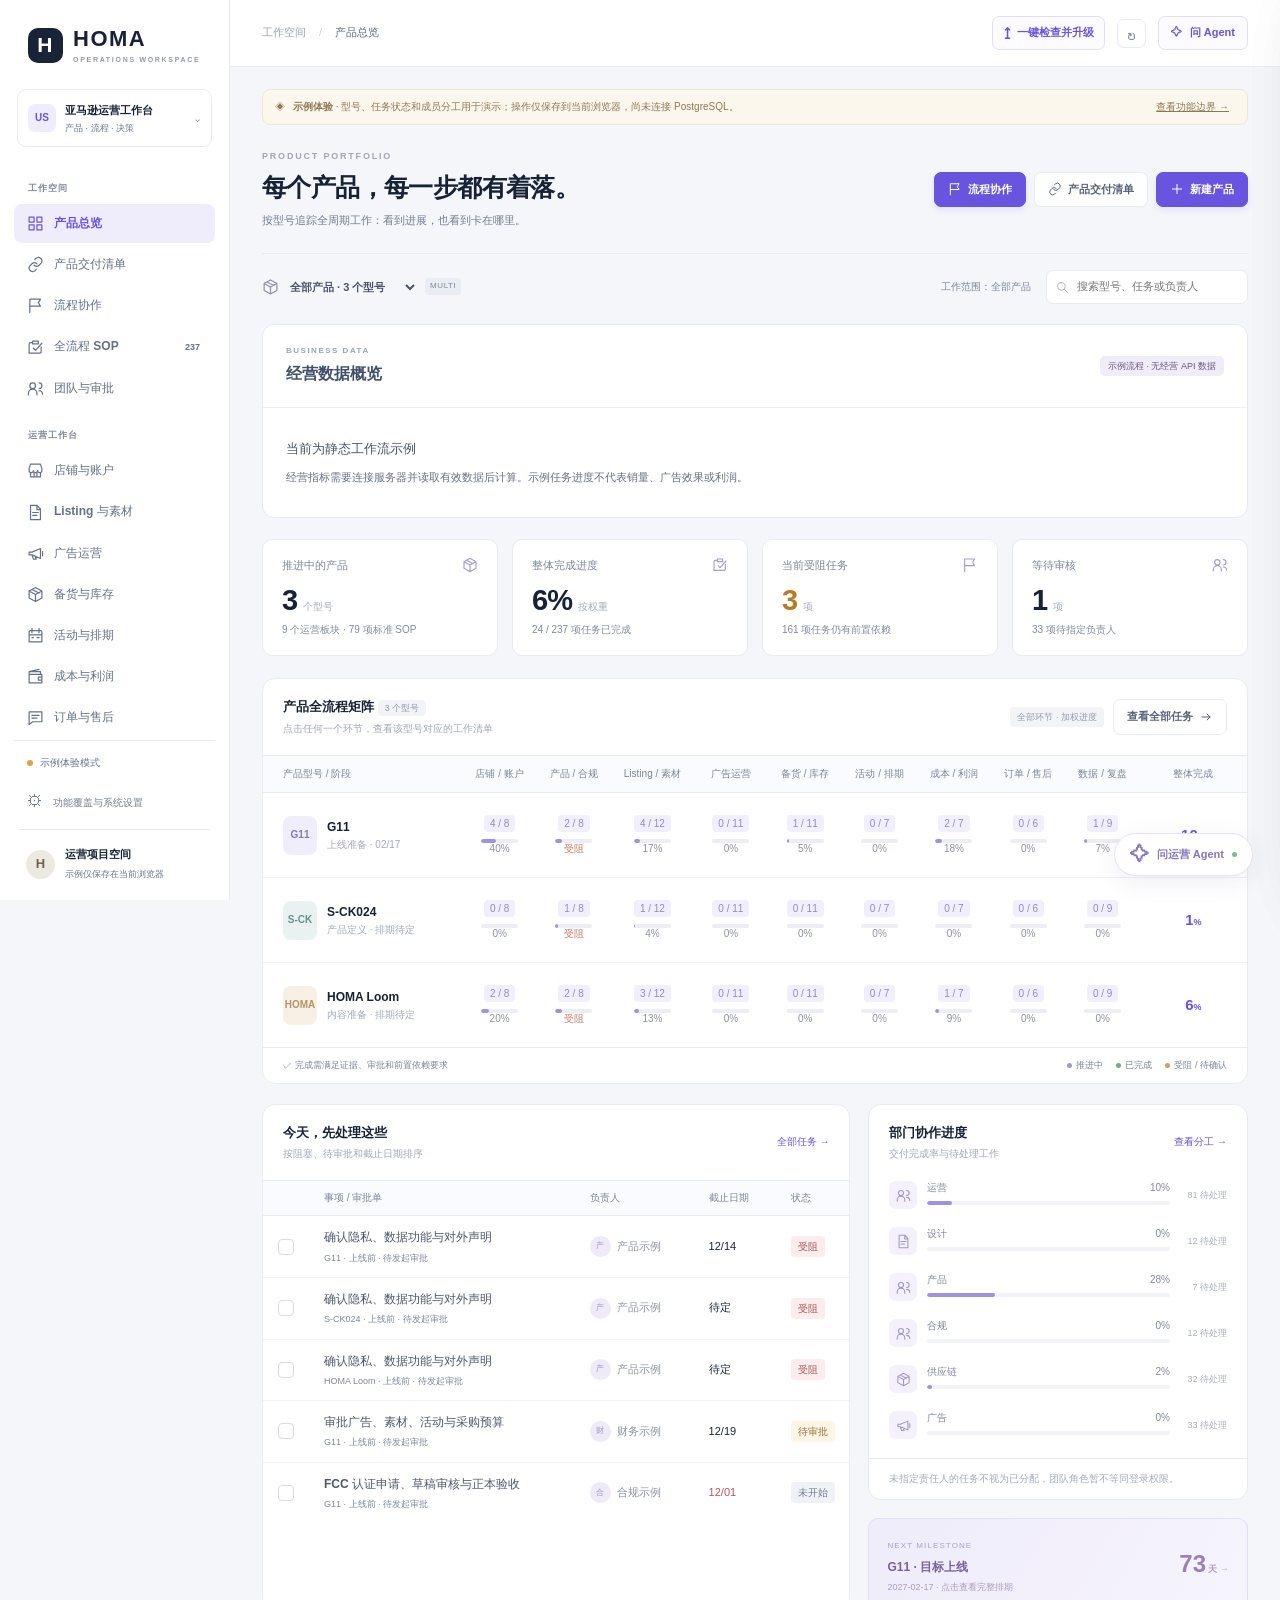
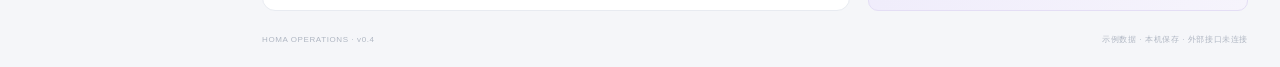
==== frontend/index.html @ c9f8e602 "feat: automate Amazon report sync and scoped business calculations" ====
<!doctype html>
<html lang="zh-CN">
<head>
 <meta charset="UTF-8"><meta name="viewport" content="width=device-width, initial-scale=1">
 <meta name="theme-color" content="#151e32"><title>HOMA · 亚马逊运营工作台</title>
 <link rel="stylesheet" href="styles.css">
 <link rel="stylesheet" href="analytics.css">
 <link rel="stylesheet" href="process.css">
 <link rel="stylesheet" href="approvals.css">
</head>
<body>
 <aside class="sidebar" id="sidebar">
  <a class="brand" href="#overview" data-action="navigate" data-view="overview"><span class="brand-mark">H</span><span>HOMA<small>OPERATIONS WORKSPACE</small></span></a>
  <div class="workspace-switch"><span class="workspace-avatar">US</span><span><strong>亚马逊运营工作台</strong><small>产品 · 流程 · 决策</small></span><span class="muted">⌄</span></div>
  <nav id="navigation" aria-label="主导航"></nav>
  <div class="sidebar-bottom"><div id="connectionBadge" class="connection"><i></i>正在连接</div><button class="sidebar-settings" data-action="navigate" data-view="settings"><span>⚙</span> 功能覆盖与系统设置</button><div class="user-line"><span class="user-avatar">H</span><div><strong>运营项目空间</strong><small id="storageLabel">正在读取数据…</small></div></div></div>
 </aside>
 <div class="main-shell">
  <header class="topbar">
   <div class="breadcrumbs"><button class="mobile-menu" id="menuBtn" aria-label="打开导航">☰</button><span>工作空间</span><span class="slash">/</span><strong id="breadcrumb">产品总览</strong></div>
   <div class="top-actions"><span id="savedState" class="saved-state"></span><div id="workflowIdentity"></div><button class="version-upgrade" data-action="upgrade" aria-label="一键检查并升级" title="点击检查新版，并自动完成服务器升级"><span aria-hidden="true">↥</span><span class="upgrade-full-label">一键检查并升级</span><span class="upgrade-short-label" aria-hidden="true">一键升级</span></button><button class="icon-btn" data-action="refresh" title="重新读取数据" aria-label="重新读取数据" id="refreshBtn">↻</button><button class="top-agent" data-action="open-ai"><span>✧</span> 问 Agent</button></div>
  </header>
  <main>
   <div id="modeBanner" class="mode-banner" role="status"></div>
   <div class="page-heading"><div><div class="eyebrow" id="eyebrow">PRODUCT PORTFOLIO</div><h1 id="pageTitle">每个产品，每一步都有着落。</h1><p id="pageDescription">以产品型号为主线，连接店铺、页面、广告、供应链与协作。</p></div><div id="pageActions" class="page-actions"></div></div>
   <div class="scopebar"><div class="product-scope"><span id="productScopeIcon"></span><select id="productSelect" aria-label="选择产品"></select><span class="market-badge" id="marketBadge">US</span></div><div class="scope-right"><span class="scope-caption" id="scopeCaption">工作范围：全部产品</span><label class="searchbox"><span id="searchIcon"></span><input id="searchInput" type="search" placeholder="搜索型号、任务或负责人" aria-label="搜索当前页面"></label></div></div>
   <div id="viewRoot" aria-live="polite"><div class="loading-state">正在加载运营工作台…</div></div>
   <footer><span>HOMA OPERATIONS · v0.4</span><span id="footerStatus">任务和数据均标注来源</span></footer>
  </main>
 </div>
 <button class="agent-fab" data-action="open-ai" aria-label="问当前页面的运营Agent"><span>✧</span><span>问运营 Agent</span><i></i></button>
 <div id="panelBackdrop" class="panel-backdrop hidden"></div>
 <aside id="taskPanel" class="side-panel" aria-label="任务详情" aria-hidden="true"></aside>
 <aside id="aiPanel" class="side-panel ai-panel" aria-label="运营Agent" aria-hidden="true"></aside>
 <dialog id="modal"><div id="modalContent"></div></dialog>
 <div id="toast" class="toast" role="status"></div>
 <script src="deliverables.js" defer></script>
 <script src="app.js" defer></script>
 <script src="analytics.js" defer></script>
 <script src="process.js" defer></script>
 <script src="approvals.js" defer></script>
</body>
</html>
---- frontend/styles.css ----
:root{--bg:#f5f6f9;--surface:#fff;--ink:#182236;--sub:#728096;--line:#e8ebf1;--accent:#6854df;--accent-light:#efecfc;--green:#237b61;--green-light:#e9f5ee;--orange:#b77c26;--orange-light:#fff5e4;--red:#be5260;--red-light:#fbeced;--sidebar:230px;--radius:13px}*{box-sizing:border-box}body{margin:0;background:var(--bg);font-family:Inter,-apple-system,BlinkMacSystemFont,'PingFang SC','Microsoft YaHei',sans-serif;color:var(--ink);font-size:13px;line-height:1.6}button,input,select,textarea{font:inherit}button,a,input,select,textarea{-webkit-tap-highlight-color:transparent}button{cursor:pointer}button:disabled{cursor:not-allowed;opacity:.5}button{transition:background .15s,box-shadow .15s}button:focus-visible,a:focus-visible{outline:3px solid #bdb3fa;outline-offset:2px}a{color:var(--accent);text-decoration:none}h1,h2,h3,h4,p{margin:0}svg.icon{width:18px;height:18px;stroke:currentColor;fill:none;stroke-width:1.7;stroke-linecap:round;stroke-linejoin:round;vertical-align:middle;flex-shrink:0}.sidebar{width:var(--sidebar);position:fixed;inset:0 auto 0 0;display:flex;flex-direction:column;background:#fff;border-right:1px solid var(--line);z-index:40;padding:26px 14px 0}.brand{display:flex;gap:10px;align-items:center;padding:0 14px 25px;color:var(--ink);font-size:22px;line-height:1.15;font-weight:850;letter-spacing:1.5px}.brand small{font-size:7px;display:block;letter-spacing:1.7px;margin-top:5px;color:#939bab}.brand-mark{display:grid;place-items:center;width:35px;height:35px;background:#192338;color:white;border-radius:10px;font-size:21px}.workspace-switch{display:flex;gap:9px;align-items:center;border:1px solid var(--line);border-radius:9px;padding:10px;margin:0 3px 16px}.workspace-switch strong{font-size:11px}.workspace-switch small{display:block;font-size:9px;color:var(--sub)}.workspace-avatar{display:grid;place-items:center;background:var(--accent-light);color:var(--accent);border-radius:7px;width:28px;height:28px;font-size:10px;font-weight:700}.workspace-switch>.muted{margin-left:auto}nav{overflow:auto;flex:1;padding-bottom:8px}.nav-label{font-size:9px;letter-spacing:1px;color:#a2a9b7;font-weight:700;padding:18px 14px 7px}.nav-item{width:100%;border:0;background:transparent;display:flex;align-items:center;gap:10px;color:#657087;padding:10px 13px;border-radius:8px;text-align:left;margin:2px 0;font-weight:550;font-size:12px}.nav-item svg{width:17px;height:17px}.nav-item:hover{background:#f8f9fc}.nav-item.active{background:var(--accent-light);color:var(--accent);font-weight:750}.nav-count{margin-left:auto;font-size:9px;display:grid;place-items:center;width:19px;height:18px;background:#fff9;border-radius:4px}.sidebar-bottom{padding:14px 5px 0;background:#fff;border-top:1px solid var(--line)}.connection{font-size:10px;color:var(--sub);display:flex;align-items:center;gap:7px;padding:0 8px 9px}.connection i,.agent-fab i{width:6px;height:6px;border-radius:50%;background:#d9a348}.connection.live i{background:#45967a}.sidebar-settings{border:0;background:transparent;color:#737e91;font-size:10px;padding:8px;width:100%;text-align:left}.sidebar-settings span{font-size:16px;margin-right:7px}.user-line{border-top:1px solid var(--line);display:flex;gap:10px;padding:16px 7px;margin-top:7px;align-items:center}.user-avatar{width:29px;height:29px;border-radius:50%;background:#ece9e3;color:#716447;display:grid;place-items:center;font-weight:700}.user-line strong{font-size:11px;display:block}.user-line small{font-size:9px;color:var(--sub)}.main-shell{margin-left:var(--sidebar)}.topbar{height:67px;border-bottom:1px solid var(--line);background:#fff;display:flex;justify-content:space-between;align-items:center;padding:0 32px;gap:14px}.breadcrumbs{display:flex;gap:13px;color:#9aa3b2;font-size:11px;align-items:center}.breadcrumbs strong{color:#5e6879;font-weight:550}.slash{color:#cbd1db}.top-actions{display:flex;gap:12px;align-items:center}.saved-state{font-size:10px;color:#99a1af}.icon-btn{display:inline-grid;place-items:center;width:29px;height:29px;border:1px solid var(--line);border-radius:7px;background:white;color:#7b8495;font-size:18px}.top-agent{border:1px solid #e3def7;color:var(--accent);background:#fcfbff;padding:7px 12px;border-radius:7px;font-size:11px;font-weight:650}.top-agent span{margin-right:5px}main{padding:22px 32px 20px;max-width:1790px;margin:auto}.mode-banner{display:flex;gap:8px;align-items:center;background:#fbf7ed;border:1px solid #eee7d8;border-radius:8px;font-size:10px;color:#8f7855;padding:8px 12px;margin-bottom:24px}.mode-banner.live{background:#eef7f2;color:#437f66;border-color:#d9ebe1}.mode-banner.error{background:var(--red-light);color:var(--red)}.mode-banner button{margin-left:auto;border:0;background:none;color:inherit;font-size:10px;text-decoration:underline;white-space:nowrap}.page-heading{display:flex;justify-content:space-between;align-items:center;gap:15px;margin-bottom:23px}.eyebrow{font-size:9px;letter-spacing:1.8px;color:#a0a6b4;font-weight:750;margin-bottom:7px}h1{font-size:25px;letter-spacing:-.6px;line-height:1.4;font-weight:750}.page-heading p{color:#8a94a3;font-size:11px;margin-top:7px}.page-actions{display:flex;gap:8px;flex-shrink:0}.btn{border:1px solid var(--line);background:#fff;color:#586276;padding:8px 13px;border-radius:7px;font-weight:600;font-size:11px;display:inline-flex;align-items:center;gap:6px;white-space:nowrap}.btn svg{width:14px;height:14px}.btn:hover{background:#fafafe;box-shadow:0 2px 5px #19233809}.btn.primary{background:var(--accent);border-color:var(--accent);color:white;box-shadow:0 3px 6px #6755d420}.btn.small{padding:5px 9px;font-size:10px}.btn.danger{color:var(--red);background:var(--red-light);border-color:transparent}.scopebar{display:flex;justify-content:space-between;align-items:center;border-top:1px solid var(--line);padding:16px 0 20px;gap:12px}.product-scope{display:flex;align-items:center;gap:7px}.product-scope svg{width:17px;color:#8e92a8}.product-scope select{border:0;background:transparent;font-size:11px;font-weight:700;padding:3px 14px 3px 0;color:#4a5367;max-width:240px}.market-badge{font-size:8px;background:#e9edf3;color:#7e8999;border-radius:3px;padding:2px 5px;letter-spacing:.6px}.scope-right{display:flex;gap:15px;align-items:center}.scope-caption{font-size:9px;color:#97a0af}.searchbox{display:flex;align-items:center;gap:6px;background:white;border:1px solid var(--line);border-radius:7px;padding:6px 9px}.searchbox svg{width:13px;height:13px;color:#a6adba}.searchbox input{border:0;background:none;outline:0;font-size:10px;width:163px;color:#5f6b7d}.muted{color:var(--sub)}.kpi-strip{display:grid;grid-template-columns:repeat(4,1fr);gap:14px;margin-bottom:22px}.kpi{border:1px solid var(--line);background:#fff;border-radius:10px;padding:17px 19px;position:relative;overflow:hidden}.kpi-top{display:flex;align-items:center;justify-content:space-between;color:#8e97a6;font-size:10px}.kpi-top .icon{width:16px;height:16px;color:#a49cce}.kpi-number{display:flex;align-items:baseline;gap:6px;margin:8px 0 4px;font-family:Inter,-apple-system,sans-serif}.kpi-number b{font-weight:650;font-size:29px;line-height:1.25;letter-spacing:-1px}.kpi-number small{font-size:10px;color:#a3acba}.kpi-bottom{color:#9aa2af;font-size:9px;display:flex;align-items:center;gap:5px}.green{color:var(--green)!important}.orange{color:var(--orange)!important}.red{color:var(--red)!important}.purple{color:var(--accent)!important}.panel{background:#fff;border:1px solid var(--line);border-radius:var(--radius);overflow:hidden}.panel-head{padding:18px 20px;display:flex;justify-content:space-between;align-items:center;gap:10px}.panel-head h2,.panel-head h3{font-size:13px;font-weight:700}.panel-head p{color:#a0a7b5;font-size:9px;margin-top:3px}.panel-head .label{font-size:9px;font-weight:500;background:#f3f4f8;color:#929bad;border-radius:4px;padding:3px 7px}.panel-head .head-actions{display:flex;align-items:center;gap:9px}.text-btn{border:0;background:none;padding:0;font-size:10px;color:var(--accent);cursor:pointer}.table-wrap{width:100%;overflow:auto}.matrix{width:100%;border-collapse:collapse;min-width:900px}.matrix th{background:#fafbfe;font-weight:500;color:#9099a8;padding:10px 8px;border-top:1px solid var(--line);border-bottom:1px solid var(--line);font-size:9px;text-align:center;white-space:nowrap}.matrix th:first-child{text-align:left;padding-left:20px;min-width:177px}.matrix th:last-child{min-width:95px}.matrix td{padding:17px 8px;border-bottom:1px solid #f0f2f6;text-align:center}.matrix tr:last-child td{border-bottom:0}.matrix td:first-child{padding-left:20px;text-align:left}.matrix .product-label{display:flex;gap:10px;align-items:center;cursor:pointer;text-align:left;border:0;background:transparent;padding:0;color:inherit}.product-tile{width:34px;height:39px;background:#f1eefb;border-radius:8px;display:grid;place-items:center;font-size:10px;color:#8577c2;font-weight:750;flex-shrink:0}.product-tile.teal{background:#e9f2f1;color:#63928b}.product-tile.sand{background:#f7f0e5;color:#b49465}.product-label strong{display:block;font-size:11px}.product-label small{display:block;color:#a1a9b7;font-size:9px}.stage-cell{border:0;background:none;min-width:50px;color:var(--sub);font-size:10px;padding:5px 6px;border-radius:5px}.stage-cell:hover{background:#f4f2ff}.stage-cell .mini-progress{height:4px;max-width:37px;margin:7px auto 0}.stage-cell .stage-num{font-size:9px;display:block;line-height:1.2;color:#b1b6c3}.mini-progress{height:4px;background:#eeedf5;border-radius:6px;overflow:hidden}.mini-progress i{display:block;height:100%;background:#9e91e6;border-radius:6px}.mini-progress.complete i{background:#72b89c}.stage-cell.blocked .stage-num{color:#c67a60}.cell-fraction{display:inline-flex;padding:3px 6px;border-radius:4px;background:#f1effb;color:#9586cf;font-size:9px;line-height:1.1}.cell-fraction.done{background:#edf6f0;color:#79a98f}.matrix-footer{border-top:1px solid var(--line);padding:10px 20px;color:#a0a8b5;font-size:9px;display:flex;justify-content:space-between;gap:8px}.legend{display:flex;gap:13px;align-items:center}.legend i{display:inline-block;width:5px;height:5px;border-radius:50%;margin-right:4px;background:#a296de}.legend .dot-green{background:#75aa8e}.legend .dot-amber{background:#d0a06c}.split-grid{display:grid;grid-template-columns:1.55fr 1fr;gap:18px;margin-top:20px}.task-table{border-collapse:collapse;width:100%;min-width:600px}.task-table th{padding:9px 15px;background:#fafbfe;color:#9ca4b3;font-weight:500;font-size:9px;text-align:left;border-top:1px solid var(--line);border-bottom:1px solid var(--line)}.task-table td{padding:12px 15px;border-bottom:1px solid #f0f2f6;vertical-align:middle;font-size:10px}.task-table tr:last-child td{border-bottom:0}.task-table tr:hover td{background:#fcfcff}.task-name{font-size:11px;border:0;background:none;padding:0;text-align:left;color:#4b5365;display:block;font-weight:550}.task-name:hover{color:var(--accent)}.task-sub{font-size:8px;color:#a1a8b7;display:block;margin-top:3px}.pill{border-radius:4px;padding:3px 7px;display:inline-flex;gap:4px;align-items:center;font-size:9px;white-space:nowrap;line-height:1.5;background:#f0f2f7;color:#8d96a5}.pill.completed{background:#eaf5ef;color:#629580}.pill.in_progress{background:#eeebfb;color:#9283d0}.pill.pending_approval{background:#fff5e6;color:#b18a4f}.pill.blocked{background:#fbeded;color:#c07e7b}.pill.not_applicable{background:#f2f3f5;color:#afb5bf}.pill.warning{background:var(--orange-light);color:var(--orange)}.pill.info{background:var(--accent-light);color:var(--accent)}.check-btn{width:16px;height:16px;display:grid;place-items:center;border:1.5px solid #d6dbe7;border-radius:4px;background:white;color:var(--green);font-size:11px;padding:0}.check-btn.checked{background:#eaf4ef;border-color:#a6c9b8}.owner-chip{display:inline-flex;gap:6px;align-items:center;color:#8b93a2;white-space:nowrap}.avatar{display:inline-grid;place-items:center;width:21px;height:21px;background:#eeeaf8;color:#a093c7;border-radius:50%;font-size:8px}.avatar.missing{border:1px dashed #d5dae3;background:none;color:#aeb5c2}.row-empty{text-align:center;padding:36px;color:#9ca4b1;font-size:11px}.department-list{padding:0 20px 18px;display:grid;gap:16px}.dept-row{display:flex;gap:10px;align-items:center}.dept-icon{width:28px;height:28px;border-radius:7px;background:#f4f1fc;color:#a396c9;display:grid;place-items:center}.dept-icon svg{width:15px;height:15px}.dept-main{flex:1}.dept-main>div{display:flex;justify-content:space-between;font-size:10px;color:#7f899a;margin-bottom:5px}.dept-main .mini-progress{height:4px;background:#f2f3f6}.dept-tail{font-size:9px;color:#a7aebb;margin-left:5px;min-width:42px;text-align:right}.note-row{padding:12px 20px;border-top:1px solid var(--line);font-size:9px;color:#a5acb9}.next-milestone{background:linear-gradient(120deg,#efecfb,#f6f4fc);border:1px solid #e4def5;padding:15px 18px;border-radius:10px;margin-top:18px;display:flex;justify-content:space-between;align-items:center;gap:12px}.next-milestone small{font-size:8px;color:#aa9dce;letter-spacing:1.1px}.next-milestone h3{font-size:12px;color:#766299;margin:3px 0}.next-milestone p{font-size:9px;color:#aa9cbd}.countdown{font-size:24px;font-weight:650;color:#9980be}.countdown small{font-size:9px;letter-spacing:0}.toolbar{display:flex;justify-content:space-between;align-items:center;gap:10px;margin-bottom:13px;flex-wrap:wrap}.filter-row{display:flex;gap:6px;align-items:center;flex-wrap:wrap}.filter-row select{background:#fff;border:1px solid var(--line);padding:6px 9px;border-radius:6px;font-size:10px;color:#8790a0;max-width:160px}.segmented{display:inline-flex;background:#eceef4;padding:3px;border-radius:7px;gap:2px}.segmented button{border:0;background:transparent;color:#99a0af;padding:5px 10px;font-size:10px;border-radius:5px}.segmented button.active{background:white;color:#7766b3;box-shadow:0 1px 4px #2221}.filter-tabs{display:flex;gap:6px;overflow:auto;padding-bottom:12px;margin:0 0 6px}.filter-tab{border:1px solid var(--line);border-radius:6px;background:transparent;color:#9a9faf;padding:5px 10px;white-space:nowrap;font-size:9px}.filter-tab.active{background:#edeafa;border-color:#e5def8;color:#8b7bc2}.board{display:grid;grid-template-columns:repeat(4,minmax(190px,1fr));gap:13px;overflow:auto}.board-column{background:#eef0f5;border-radius:9px;padding:10px;min-width:190px}.board-header{display:flex;justify-content:space-between;padding:3px 3px 11px;color:#8790a0;font-size:10px}.board-card{border:1px solid #e5e7ee;background:white;border-radius:8px;padding:13px;margin-bottom:9px;cursor:pointer}.board-card h4{font-size:11px;color:#687186;line-height:1.8;font-weight:550;margin-bottom:12px}.board-card .card-meta{display:flex;justify-content:space-between;align-items:center;font-size:9px;color:#a4abb8}.board-card .card-module{color:#9a8fc1;font-size:8px;margin-bottom:5px}.section-number{background:#f3effc;color:#ac9dd7;width:29px;height:29px;border-radius:8px;display:grid;place-items:center;font-size:10px;font-weight:700}.module-intro{display:flex;gap:13px;align-items:center;padding:18px 20px;background:#fcfbff;border-bottom:1px solid var(--line)}.module-intro h3{font-size:12px}.module-intro p{color:#a0a6b4;font-size:10px;margin-top:3px}.module-tabs{display:flex;padding:0 20px;gap:24px;border-bottom:1px solid var(--line)}.module-tabs button{border:0;background:none;font-size:10px;padding:12px 0;border-bottom:2px solid transparent;color:#a4a9b6}.module-tabs button.active{color:#8c79be;border-color:#aa97db}.unavailable{display:flex;align-items:center;justify-content:space-between;gap:15px;background:#faf9f5;border:1px solid #eee9df;border-radius:9px;padding:14px 18px;font-size:10px;color:#a49a86;margin-bottom:18px}.unavailable strong{display:block;color:#8e8471;font-size:11px;margin-bottom:2px}.data-grid{display:grid;grid-template-columns:repeat(4,1fr);gap:14px}.import-card{padding:22px}.import-card h3{margin:13px 0 5px;font-size:13px}.import-card p{font-size:10px;color:#9fa6b4;min-height:40px}.import-card .card-actions{display:flex;justify-content:space-between;align-items:center;margin-top:20px}.import-card a{font-size:10px}.data-health{display:flex;gap:9px;margin-top:12px;flex-wrap:wrap}.data-health span{background:#f7f8fb;border:1px solid var(--line);border-radius:5px;padding:4px 8px;font-size:9px;color:#9aa3b2}.calendar-grid{display:grid;grid-template-columns:repeat(7,1fr);min-width:650px}.calendar-week{font-size:9px;color:#9ca6b4;padding:9px;text-align:center;background:#fafbfe;border-bottom:1px solid var(--line)}.calendar-day{min-height:99px;border-right:1px solid var(--line);border-bottom:1px solid var(--line);padding:8px;overflow:hidden}.calendar-day:nth-child(7n){border-right:0}.calendar-day.other-month{background:#fcfcfe;color:#ccd0d9}.calendar-day .day{display:inline-grid;place-items:center;font-size:10px;width:23px;height:23px;color:#929aa9;margin-bottom:5px}.calendar-day.today .day{background:var(--accent);color:white;border-radius:50%}.calendar-event{display:block;border:0;background:#f1edfb;color:#a192c8;border-radius:3px;font-size:8px;text-align:left;padding:3px 5px;width:100%;margin-bottom:3px;overflow:hidden;text-overflow:ellipsis;white-space:nowrap}.calendar-event.task{background:#f2f5f8;color:#93a2b1}.calendar-event.promotion{background:#fbf2e7;color:#c5a16f}.calendar-overflow{font-size:8px;color:#b1b7c3}.chart-container{height:255px;padding:0 20px 16px}canvas{width:100%;height:100%}.chart-empty{display:grid;place-items:center;height:190px;text-align:center;color:#a4aab7;font-size:11px}.chart-info{padding:10px 20px;border-top:1px solid var(--line);font-size:9px;color:#a1a9b7}.finding{display:grid;grid-template-columns:30px 1fr auto;gap:14px;padding:22px;border-bottom:1px solid var(--line);align-items:start}.finding:last-child{border:0}.finding-icon{display:grid;place-items:center;border-radius:8px;background:#fbefea;width:29px;height:29px;color:#c99e80}.finding h3{font-size:12px;color:#767e8f;margin-bottom:6px}.finding p{font-size:10px;color:#a1a8b6;line-height:1.8;max-width:650px}.finding .evidence{font-size:9px;color:#a69abf;margin-top:9px}.people-grid{display:grid;grid-template-columns:repeat(3,1fr);gap:14px}.person-card{padding:21px}.person-title{display:flex;gap:11px;align-items:center}.person-title .avatar{width:34px;height:34px;font-size:13px}.person-title h3{font-size:12px}.person-title p{font-size:9px;color:#a6abba}.person-stats{display:flex;gap:24px;margin-top:19px}.person-stats strong{display:block;font-size:18px;font-weight:600;color:#7c8296}.person-stats small{font-size:9px;color:#a6adbb}.coverage-table{font-size:10px}.coverage-table td{line-height:1.9;min-width:110px}.coverage-table td:nth-child(3){min-width:250px}.settings-grid{display:grid;grid-template-columns:1fr 1fr;gap:18px;margin-top:18px}.settings-card{padding:22px}.settings-card h3{font-size:13px;margin-bottom:6px}.settings-card p{font-size:10px;color:#9aa2b1;margin-bottom:17px;line-height:1.9}.settings-card .meta{display:flex;justify-content:space-between;border-top:1px solid var(--line);padding:9px 0;font-size:10px;color:#a1a7b5}.settings-card .meta strong{font-weight:550;color:#8b829f}.empty{padding:50px 24px;text-align:center}.empty .icon{width:26px;height:26px;color:#c2b8de;margin-bottom:10px}.empty h3{font-size:12px;color:#9b95ab;margin-bottom:5px}.empty p{font-size:10px;color:#b1b4c1;margin-bottom:15px}footer{font-size:8px;letter-spacing:.6px;color:#b0b7c3;display:flex;justify-content:space-between;padding:23px 0 0;gap:15px}.loading-state{padding:100px;text-align:center;color:#a1a8b5}.agent-fab{position:fixed;bottom:24px;right:27px;display:flex;align-items:center;gap:8px;border:1px solid #e7e0f5;background:#fff;color:#8775b9;border-radius:25px;padding:11px 15px;box-shadow:0 6px 25px #36295d14;z-index:45;font-size:11px;font-weight:600}.agent-fab>span:first-child{font-size:19px;line-height:1}.agent-fab i{background:#81b99e;width:5px;height:5px}.panel-backdrop{position:fixed;inset:0;background:#1a243336;z-index:79;backdrop-filter:blur(2px)}.hidden{display:none!important}.side-panel{position:fixed;top:0;bottom:0;right:0;width:min(560px,100vw);background:#fff;box-shadow:-15px 0 70px #1b193522;z-index:80;transform:translateX(110%);transition:transform .2s;display:flex;flex-direction:column}.side-panel.open{transform:none}.side-head{display:flex;justify-content:space-between;align-items:start;border-bottom:1px solid var(--line);padding:24px}.side-head h2{font-size:17px;margin:7px 0}.side-head p{font-size:10px;color:#a1a6b3}.close-btn{border:0;background:#f4f3f8;border-radius:7px;color:#9c93af;padding:3px 10px;font-size:22px}.side-body{padding:22px 24px;overflow:auto;flex:1}.side-actions{border-top:1px solid var(--line);padding:16px 24px;display:flex;gap:8px;justify-content:flex-end}.field{display:grid;gap:5px;margin-bottom:15px;font-size:10px;color:#9099a8}.field input,.field select,.field textarea{padding:9px 10px;border:1px solid #e2e5ee;border-radius:6px;background:white;color:#798196;font-size:11px;outline:none;width:100%}.field input:focus,.field textarea:focus,.field select:focus{border-color:#b8a7e7;box-shadow:0 0 0 3px #f4f0fc}.field textarea{min-height:76px;resize:vertical}.field select[multiple]{min-height:95px}.form-row{display:grid;grid-template-columns:1fr 1fr;gap:13px}.field small{font-size:9px;color:#b5b9c4}.side-section-title{font-size:11px;font-weight:650;color:#8a829e;padding-top:20px;border-top:1px solid var(--line);margin:21px 0 12px}.evidence-item{border:1px solid var(--line);border-radius:6px;padding:10px;margin-bottom:7px;font-size:10px;color:#9a9eb0;word-break:break-word}.evidence-item small{display:block;color:#b5b8c3;font-size:8px;margin-top:4px}.alert{padding:10px 12px;background:#fbf7ef;border:1px solid #eee4cf;border-radius:6px;color:#b19768;font-size:10px;line-height:1.8;margin-bottom:12px}.alert.info{color:#a292c2;background:#f5f1fc;border-color:#ebe2fa}.alert.error{color:var(--red);background:var(--red-light);border-color:#f0d5da}dialog{border:1px solid var(--line);border-radius:14px;padding:0;width:min(540px,94vw);box-shadow:0 20px 100px #1b203c33;max-height:90vh}dialog::backdrop{background:#1a24334d;backdrop-filter:blur(2px)}.modal-head{display:flex;justify-content:space-between;align-items:center;padding:22px 24px;border-bottom:1px solid var(--line)}.modal-head h2{font-size:16px}.modal-body{padding:22px 24px;overflow:auto}.modal-foot{padding:16px 24px;border-top:1px solid var(--line);display:flex;justify-content:flex-end;gap:9px}.modal-wide{width:min(800px,96vw)}.toast{position:fixed;bottom:78px;left:calc(50% + var(--sidebar)/2);transform:translateX(-50%) translateY(15px);background:#293345;color:white;border-radius:8px;padding:11px 18px;font-size:11px;opacity:0;pointer-events:none;transition:.2s;z-index:150;max-width:80vw;box-shadow:0 6px 25px #182c4a20}.toast.show{opacity:1;transform:translateX(-50%)}.ai-context{margin:16px 20px 0;padding:11px 12px;background:#f5f2fc;border:1px solid #eae3f8;border-radius:8px;font-size:10px;color:#a295ba}.ai-context strong{color:#9983bc;display:block}.ai-messages{overflow:auto;flex:1;padding:22px 20px;display:flex;flex-direction:column;gap:17px}.chat-message{max-width:94%;border:1px solid #edebf3;background:#f9f8fc;color:#9891a9;font-size:11px;border-radius:2px 11px 11px 11px;padding:12px 14px;white-space:pre-wrap;line-height:1.9}.chat-message.user{align-self:flex-end;background:#efebf9;border-color:#ebe3f8;border-radius:11px 2px 11px 11px;color:#a091bb}.chat-message small{display:block;font-size:8px;color:#b4acc1;margin-top:8px}.ai-form{border-top:1px solid var(--line);padding:16px 20px}.ai-form textarea{width:100%;padding:11px;border:1px solid var(--line);border-radius:7px;min-height:78px;outline:0;resize:none;font-size:11px;color:#8b819d}.ai-form>div{display:flex;justify-content:space-between;align-items:center;margin-top:9px}.ai-form small{font-size:9px;color:#b3aabd}.mobile-menu{display:none}.import-preview{max-height:190px;overflow:auto;margin-top:12px;border:1px solid var(--line);border-radius:7px}.import-preview th,.import-preview td{font-size:9px;white-space:nowrap}.update-steps{display:grid;grid-template-columns:repeat(3,1fr);gap:8px;margin:14px 0}.update-steps span{background:#f5f3fb;color:#a499bf;font-size:9px;text-align:center;padding:9px;border-radius:5px}.detail-count{font-size:9px;color:#ada8bc;margin:0 0 10px}.coverage-table td:first-child{font-weight:650;color:#7c748e}
@media(min-width:1500px){main{padding-left:42px;padding-right:42px}.matrix td{padding-top:22px;padding-bottom:22px}.task-table td{padding-top:15px;padding-bottom:15px}}
@media(max-width:1190px){:root{--sidebar:202px}.sidebar{padding-left:10px;padding-right:10px}main{padding:20px 23px}.topbar{padding:0 23px}.kpi-strip{gap:10px}.data-grid{grid-template-columns:repeat(2,1fr)}.split-grid{grid-template-columns:1.3fr 1fr}.board{grid-template-columns:repeat(4,220px)}.scope-caption{display:none}.title-actions{flex-wrap:wrap}.people-grid{grid-template-columns:repeat(2,1fr)}}
@media(max-width:960px){.split-grid{grid-template-columns:1fr}.kpi-strip{grid-template-columns:repeat(2,1fr)}.page-heading{align-items:flex-start}.settings-grid{grid-template-columns:1fr}.saved-state{display:none}.page-heading p{max-width:320px}}
@media(max-width:720px){:root{--sidebar:0px}.sidebar{transform:translateX(-100%);width:230px;box-shadow:20px 0 80px #17203514;transition:transform .2s}.sidebar.mobile-open{transform:none}.mobile-menu{display:block;border:0;background:none;color:#8e85a5;padding:0;font-size:17px}.topbar{height:57px;padding:0 16px}main{padding:16px}.mode-banner{font-size:9px;align-items:start;margin-bottom:19px}.page-heading{display:block;margin-bottom:17px}h1{font-size:22px}.page-actions{margin-top:15px}.scopebar{align-items:stretch;flex-direction:column;padding-top:12px}.scope-right{width:100%}.searchbox{width:100%}.searchbox input{width:100%}.product-scope select{max-width:none}.kpi{padding:14px}.kpi-number b{font-size:25px}.data-grid,.people-grid{grid-template-columns:1fr}.calendar-day{min-height:90px}.finding{grid-template-columns:25px 1fr}.finding>.btn{grid-column:2;justify-self:start}.matrix-footer{display:block}.matrix-footer .legend{margin-top:6px}.agent-fab{bottom:16px;right:16px}.agent-fab>span:nth-child(2){display:none}.form-row{grid-template-columns:1fr}.scope-right .searchbox{padding:9px}.toast{bottom:75px}.side-panel{width:100vw}.page-heading p{max-width:none}.breadcrumbs{gap:9px}.top-actions{gap:7px}footer{padding-bottom:55px}.panel-head{padding:15px}.panel-head .head-actions{gap:5px}}
/* Increase contrast for operational text; color is used as a secondary signal. */
body{--sub:#68758a}.nav-label{color:#818b9d}.page-heading p{color:#717e91}.kpi-top,.scope-caption,.scope-caption,.task-sub{color:#7c879a}.kpi-bottom{color:#818b9c}.matrix th,.task-table th{color:#7b8699}.task-name{color:#4d586d}.pill{color:#707d91}.pill.completed{color:#3c7d62}.pill.in_progress{color:#7561b1}.pill.pending_approval{color:#957332}.pill.blocked{color:#a65457}.board-card h4{color:#58677e}.page-heading p,.mode-banner,.matrix-footer,.note-row,.filter-tab,.field,.field input,.field textarea,.field select,.settings-card p,.chart-info,.ai-context,.chat-message,.chat-message.user,.ai-form textarea{filter:none}.field{color:#738198}.field input,.field textarea,.field select{color:#526278}.chat-message{color:#625b73}.chat-message.user{color:#6d5d8a}.ai-context{color:#8c7ba5}.ai-context strong{color:#72598f}.filter-tab{color:#7c8496}.filter-tab.active{color:#7963af}.settings-card p{color:#758195}.coverage-table td:first-child{color:#5b5470}.unavailable{color:#93856d}.calendar-event{color:#7d6b9c}.calendar-event.task{color:#75899a}.calendar-event.promotion{color:#a17d47}
/* Readability at normal desktop zoom. */
.matrix th{font-size:10px}.matrix .product-label strong{font-size:12px}.matrix .product-label small{font-size:10px}.cell-fraction{font-size:10px}.stage-cell .stage-num{font-size:10px;color:#8d92a2}.matrix-footer{color:#7a8496}.task-table td{font-size:11px}.task-name{font-size:12px}.task-sub{font-size:9px}.task-table th{font-size:10px}.pill{font-size:10px}.kpi-top{font-size:11px}.kpi-bottom{font-size:10px}.module-tabs button{font-size:11px}.scopebar,.searchbox input{font-size:11px}.nav-item{font-size:12px}.data-health span,.note-row,.panel-head p{font-size:10px}.field{font-size:11px}.board-card h4{font-size:12px}.scope-caption{font-size:10px}
/* A product's four-category file and stage register. */
.delivery-product-heading{display:flex;justify-content:space-between;align-items:center;gap:16px;margin:0 0 17px}.delivery-product-heading>div{display:flex;align-items:center;gap:12px}.delivery-product-heading h2{font-size:16px}.delivery-product-heading p{font-size:10px;color:var(--sub);margin-top:3px}.delivery-category-grid{display:grid;grid-template-columns:repeat(4,minmax(0,1fr));gap:13px;margin-bottom:15px}.delivery-category-card{text-align:left;padding:17px 18px;color:inherit;cursor:pointer}.delivery-category-card.active{border-color:#b5a5ed;background:#faf8ff;box-shadow:0 0 0 2px #eee9fb}.delivery-category-card:hover{border-color:#cec4ea}.delivery-category-card>div:first-child{display:flex;justify-content:space-between;align-items:center}.delivery-order{font-size:10px;color:#ada3c1;letter-spacing:1px}.delivery-category-card h3{font-size:13px;margin:12px 0 5px}.delivery-category-card p{font-size:10px;line-height:1.9;color:#7b8697;min-height:39px}.delivery-card-progress{display:flex;justify-content:space-between;align-items:baseline;margin:12px 0 8px;gap:8px}.delivery-card-progress strong{font-size:20px;font-weight:650}.delivery-card-progress strong small{font-size:9px;color:#8791a4;font-weight:500}.delivery-card-progress>span{font-size:9px;color:#939bad}.delivery-summary-note{display:flex;align-items:center;gap:18px;flex-wrap:wrap;padding:4px 0 18px;color:#828b9c;font-size:10px}.delivery-summary-note b{color:#66547f}.delivery-summary-note>span:last-child{font-size:9px;color:#9c92aa;margin-left:auto}.delivery-table-scroll{max-height:660px;overflow:auto}.delivery-table{border-collapse:separate;border-spacing:0;table-layout:fixed;min-width:1010px;width:100%;font-size:11px}.delivery-table thead th{position:sticky;top:0;z-index:3;text-align:left;padding:12px 14px;background:#f6f5fb;color:#80728f;border-top:1px solid var(--line);border-bottom:1px solid var(--line);font-size:10px;font-weight:650}.delivery-table td{padding:17px 14px;border-bottom:1px solid var(--line);vertical-align:top;background:white;overflow-wrap:anywhere}.delivery-table tbody:last-child tr:last-child td{border-bottom:0}.delivery-table td.delivery-category-cell{padding:20px 16px;background:#fbfaff;border-right:1px solid var(--line);border-bottom:1px solid #e7e1f1}.delivery-category-cell>div{position:sticky;top:58px}.delivery-category-cell svg{display:block;width:22px;height:22px;color:#9782b7;margin:10px 0}.delivery-category-cell h3{font-size:13px;margin-bottom:5px;color:#6f5e83}.delivery-category-cell p{font-size:10px;color:#9b91ab;margin-bottom:12px}.delivery-subcategory{font-size:9px;color:#9c90b1;margin-bottom:6px}.delivery-expected{font-size:10px;line-height:1.9;color:#8e96a5;margin:7px 0 5px}.delivery-documents{display:flex;flex-direction:column;align-items:flex-start;gap:7px}.delivery-document{width:100%;padding-bottom:8px;border-bottom:1px dashed #ece9f1}.delivery-document>div{display:flex;align-items:start;gap:6px}.delivery-document svg{width:13px;height:13px;color:#b4a2d1;margin-top:3px}.delivery-document a{color:#746091;font-size:11px;line-height:1.8;flex:1;overflow-wrap:anywhere}.delivery-document a:hover{text-decoration:underline}.delivery-document small{display:block;font-size:9px;color:#a299ae;margin:5px 0 0 19px}.document-edit,.document-add,.document-history{border:0;background:none;font-size:10px;padding:0;color:#9a80bb;text-align:left;cursor:pointer}.document-edit{white-space:nowrap;font-size:9px;margin-top:3px}.document-add{font-size:10px;padding:3px 0}.document-history{font-size:9px;color:#aaa0b7}.delivery-no-file{color:#b1a9bd;font-size:10px}.delivery-stage-button{border:0;background:none;padding:0;text-align:left}.delivery-stage-button>small{display:block;margin-top:7px;color:#aaa1b6;font-size:9px}.delivery-register .pill{font-size:9px;white-space:normal}.delivery-table tbody tr:hover td:not(.delivery-category-cell){background:#fefcff}.delivery-table .owner-chip{white-space:normal;align-items:flex-start;font-size:10px}.delivery-table .avatar{flex-shrink:0}.delivery-register .panel-head p{max-width:760px}.document-state-tag{background:#f0ecf8;padding:3px 6px;border-radius:4px}
@media(max-width:1100px){.delivery-category-grid{grid-template-columns:repeat(2,minmax(0,1fr))}.delivery-summary-note>span:last-child{width:100%;margin-left:0}.delivery-category-card p{min-height:0}}
@media(max-width:720px){.delivery-product-heading{align-items:start;flex-direction:column}.delivery-category-card{padding:13px}.delivery-category-card h3{font-size:12px}.delivery-card-progress{display:block}.delivery-card-progress>span{display:block;margin-top:3px}.delivery-table-scroll{max-height:70vh}.delivery-summary-note{gap:10px}.delivery-product-heading p{font-size:9px}}
/* Keep the register, rather than the summary cards, in the first screen. */
.delivery-product-heading{margin-bottom:12px}.delivery-product-heading p{display:none}.delivery-category-card{padding:13px 15px;position:relative}.delivery-category-card>div:first-child .section-number{display:none}.delivery-category-card .delivery-order{position:absolute;right:14px;top:13px}.delivery-category-card h3{margin:0 22px 3px 0;font-size:12px}.delivery-category-card p{font-size:9px;min-height:28px;line-height:1.6;margin-right:6px}.delivery-card-progress{margin:7px 0 6px}.delivery-card-progress strong{font-size:18px}.delivery-summary-note{padding-bottom:13px}.delivery-register .panel-head{padding:14px 18px}.delivery-category-grid{margin-bottom:11px}

.version-upgrade{display:inline-flex;align-items:center;gap:6px;white-space:nowrap;border:1px solid #e3def7;border-radius:7px;background:#fcfbff;color:var(--accent);padding:7px 10px;font-size:11px;font-weight:600}.version-upgrade>span:first-child{font-size:15px;line-height:1}.upgrade-short-label{display:none}@media(max-width:720px){.topbar{flex-wrap:wrap;height:auto;min-height:57px;padding-top:10px;padding-bottom:10px;gap:9px}.top-actions{gap:7px;margin-left:auto;max-width:100%;flex-wrap:wrap;justify-content:flex-end}.saved-state:empty{display:none}.version-upgrade{padding:6px 8px;font-size:10px}.upgrade-full-label{display:none}.upgrade-short-label{display:inline}}
/* One click starts the authorized update; the dialog only reports progress. */
.upgrade-notice{display:flex;align-items:flex-start;gap:12px;border:1px solid #e5def3;border-radius:9px;padding:15px 16px;background:#f8f5fc;color:#8e75ab;margin-bottom:17px}.upgrade-status-mark{width:29px;height:29px;border-radius:8px;background:#eee5f8;color:#9b7bba;flex-shrink:0;display:grid;place-items:center;font-size:20px}.upgrade-notice strong{font-size:14px;font-weight:650;display:block}.upgrade-notice p{font-size:11px;line-height:1.9;color:#a18eb4;margin-top:5px}.upgrade-notice.succeeded,.upgrade-notice.up_to_date{border-color:#dceadf;background:#f2f8f3;color:#6b9a7c}.upgrade-notice.succeeded .upgrade-status-mark,.upgrade-notice.up_to_date .upgrade-status-mark{background:#e5f0e8;color:#7c9e87}.upgrade-notice.failed,.upgrade-notice.unavailable,.upgrade-notice.forbidden{border-color:#eedde1;background:#fff5f6;color:#b37d8e}.upgrade-notice.failed p,.upgrade-notice.unavailable p,.upgrade-notice.forbidden p{color:#b995a3}.upgrade-notice.reconnecting,.upgrade-notice.rolling_back{border-color:#efe4d1;background:#fffaf1;color:#b39a6b}.upgrade-meta{display:grid;grid-template-columns:1fr 1fr;gap:12px;border:1px solid #ece7f3;border-radius:8px;padding:13px 15px}.upgrade-meta>div{min-width:0}.upgrade-meta span{display:block;font-size:10px;color:#afa1bd;margin-bottom:5px}.upgrade-meta strong{font-size:12px;color:#91809e;font-weight:550;overflow-wrap:anywhere}.upgrade-last-check{grid-column:1/-1;border-top:1px solid #eee9f5;padding-top:10px}.upgrade-progress{list-style:none;padding:17px 0 0;display:grid;grid-template-columns:repeat(5,1fr);gap:5px;margin:0}.upgrade-progress li{display:flex;flex-direction:column;align-items:center;gap:7px;position:relative;font-size:9px;color:#b2a7bf;text-align:center;white-space:nowrap}.upgrade-progress li:before{content:'';position:absolute;top:12px;left:-50%;width:100%;height:1px;background:#eae3f2;z-index:0}.upgrade-progress li:first-child:before{display:none}.upgrade-progress li>span{height:25px;width:25px;display:grid;place-items:center;border:1px solid #e7def0;border-radius:50%;background:#faf8fd;color:#c0b0cf;font-size:10px;z-index:1}.upgrade-progress li.active{color:#9673b5}.upgrade-progress li.active>span{border-color:#b59bcf;background:#f0e7fa;color:#9975ba}.upgrade-progress li.complete{color:#87a491}.upgrade-progress li.complete>span{background:#edf6ef;border-color:#d4e5d9;color:#88a891}.upgrade-help{color:#b1a3bf;font-size:10px;line-height:1.9;margin-top:19px}#upgradeLoginActions:not(:empty){padding-top:17px}#upgradeLoginActions .btn{font-size:11px;min-height:33px}.upgrade-progress li.active>span{animation:upgrade-pulse 1.7s ease-in-out infinite}@keyframes upgrade-pulse{50%{box-shadow:0 0 0 4px #b49bd315}}@media(prefers-reduced-motion:reduce){.upgrade-progress li.active>span{animation:none}}@media(max-width:720px){#savedState{display:none}.top-agent{font-size:0;padding:5px;min-width:29px;justify-content:center}.top-agent>span{font-size:15px}.top-actions{gap:6px;flex-wrap:nowrap}.upgrade-short-label{font-size:9px}.version-upgrade{padding:6px}.upgrade-notice{padding:12px;gap:9px}.upgrade-notice strong{font-size:13px}.upgrade-notice p{font-size:10px}.upgrade-status-mark{width:25px;height:25px;font-size:17px}.upgrade-progress li{font-size:8px;gap:6px}.upgrade-meta{padding:11px 12px}.upgrade-meta strong{font-size:11px}}
---- frontend/analytics.css ----
/* Evidence-backed business metrics; calculations are supplied by the server. */
.an-container{background:#fff;border:1px solid #e5e9f1;border-radius:12px;margin:0 0 21px;overflow:hidden;min-width:0}.an-container>header{display:flex;align-items:center;justify-content:space-between;gap:15px;padding:20px 23px;border-bottom:1px solid #edf0f5}.an-container>header>div>span{font-size:8px;letter-spacing:1.5px;color:#9aa3b7;font-weight:650;display:block;margin-bottom:4px}.an-container h2{font-size:16px;color:#42506a;font-weight:650}.an-header-actions{display:flex;gap:7px}.an-header-actions .btn,.an-container>header>.btn{font-size:10px;min-height:30px;padding:5px 10px}.an-range{padding:13px 23px;border-bottom:1px solid #eff1f6;display:flex;align-items:center;justify-content:space-between;gap:12px;background:#fcfcfe}.an-range>div{display:flex;align-items:center;gap:7px;flex-wrap:wrap}.an-range>div>span{font-size:10px;color:#939db0;margin-right:3px}.an-range input{padding:5px 7px;border:1px solid #e3e7ef;border-radius:5px;color:#8190a5;font-size:10px;background:#fff}.an-range i{font-size:9px;font-style:normal;color:#b4bdcb}.an-range .btn{font-size:9px;padding:4px 8px;min-height:28px}.an-range .sr-only{position:absolute;width:1px;height:1px;overflow:hidden;clip:rect(0,0,0,0);white-space:nowrap}.an-state{padding:29px 23px;color:#97a2b6;font-size:12px;line-height:1.9}.an-state b{font-size:13px;font-weight:550;color:#7d899f}.an-state p{font-size:11px;color:#a5adbd;margin-top:5px}.an-state .btn{font-size:11px;min-height:32px;padding:5px 11px;margin-top:13px}.an-state.loading{color:#9a8db2}.an-state.error{color:#b08291;background:#fff7f8;border-bottom:1px solid #f0dfe4}.an-state.error b{color:#ae7a8c}.an-state.error p{color:#b795a3}.an-badge{display:inline-flex;align-items:center;font-size:9px;white-space:nowrap;color:#9b8bb4;background:#f1edf8;padding:3px 8px;border-radius:5px}.an-provenance{padding:14px 23px;background:#fbfcfe;border-bottom:1px solid #edf0f6}.an-provenance>div{display:flex;align-items:center;gap:8px 17px;flex-wrap:wrap;font-size:9px;color:#a2adbf;margin-top:4px}.an-provenance>div:first-child{margin:0}.an-provenance b{font-size:10px;color:#8e84ac;font-weight:550}.an-provenance details{margin-top:8px;font-size:10px;color:#a594b7}.an-provenance summary{cursor:pointer}.an-provenance ul{margin:6px 0 0;padding-left:19px;line-height:1.9}.an-metrics{display:grid;grid-template-columns:repeat(4,minmax(0,1fr));gap:12px;padding:19px 23px}.an-metric{padding:14px 15px 11px;border:1px solid #e8eaf2;border-radius:8px;background:#fff;min-width:0;display:flex;flex-direction:column}.an-metric>div{display:flex;align-items:flex-start;justify-content:space-between;gap:7px;min-height:31px}.an-metric>div>span:first-child{font-size:10px;color:#7e8aa1;line-height:1.8}.an-metric-state{font-size:8px;color:#99a6b5;background:#f0f3f7;padding:1px 5px;border-radius:3px;white-space:nowrap}.an-metric.ready .an-metric-state{color:#7a9b87;background:#edf5f0}.an-metric.partial .an-metric-state,.an-metric.estimated .an-metric-state{color:#b09b76;background:#fff8ea}.an-metric.missing .an-metric-state,.an-metric.undefined .an-metric-state,.an-metric.unavailable .an-metric-state{color:#ad9bbd;background:#f5f0f9}.an-metric>strong{font-size:23px;font-weight:600;line-height:1.7;color:#5b6882;overflow-wrap:anywhere;display:block;margin:4px 0 5px;letter-spacing:-.4px}.an-metric>strong>small{font-size:10px;font-weight:400;color:#a7b0c1;margin-left:5px;letter-spacing:0}.an-metric p{font-size:9px;color:#a8b0c0;line-height:1.9;min-height:34px;overflow-wrap:anywhere;margin-bottom:10px}.an-metric>.btn{margin-top:auto;border:0;border-top:1px solid #f0f1f6;border-radius:0;padding:7px 0 0;min-height:23px;justify-content:flex-start;font-size:8px;color:#aa9abb;background:none;box-shadow:none}.an-metric>.btn:hover{color:#8e72b1}.an-metric.missing>strong,.an-metric.unavailable>strong,.an-metric.undefined>strong{color:#b6bfcd}.an-subheading{padding:17px 23px 0;display:flex;align-items:center}.an-subheading h3{font-size:12px;color:#8c94a8;font-weight:550}.an-subheading+.an-metrics{padding-top:12px}.an-missing{padding:11px 23px 15px;color:#b09abc;font-size:10px;line-height:1.9}.an-missing>b{font-weight:550;color:#9e88ac}.an-missing>p{margin-top:4px}.an-findings{display:grid;gap:9px;padding:0 23px 18px}.an-findings article{padding:13px 15px;border:1px solid #ece7f5;background:#fcfafe;border-radius:7px;font-size:10px}.an-findings b{color:#9985aa;font-size:11px;font-weight:550}.an-findings p{margin-top:5px;color:#aa9cb7;line-height:1.9}.an-findings details{margin-top:7px;color:#b2a0bf;font-size:9px}.an-findings summary{cursor:pointer}.an-source-summary{padding:13px 23px 16px;border-top:1px solid #eff0f6;background:#fdfdff}.an-source-summary>div:first-child{display:flex;align-items:center;justify-content:space-between;gap:10px}.an-source-summary b{font-size:10px;font-weight:550;color:#8e98af}.an-source-summary .btn{font-size:9px;min-height:27px;padding:4px 9px}.an-source-summary>p{font-size:9px;color:#aab4c5;margin-top:8px;line-height:1.9}.an-source-summary>p.an-source-error{color:#b18c9f}.an-source-pills{display:flex;flex-wrap:wrap;gap:6px;margin-top:9px}.an-source-pills>span{display:inline-flex;align-items:center;gap:7px;flex-wrap:wrap;font-size:8px;color:#aaa4b7;border:1px solid #ebe8f2;border-radius:5px;background:#faf9fe;padding:4px 7px}.an-source-pills b{font-size:9px;color:#a196af;font-weight:500}.an-source-pills>span.ready{border-color:#deebe2;color:#94aa9a;background:#f7fbf8}.an-source-pills>span.error{border-color:#f0dde3;color:#b496a3;background:#fff8f9}.an-source-pills>span.missing,.an-source-pills>span.pending{border-color:#eee4d3;color:#b4a080;background:#fffaf2}.an-records-link{margin:0 0 18px}.an-records-link .btn{font-size:10px}.an-recent-records{margin-bottom:19px}.an-recent-records .panel-head p{font-size:9px}.an-container.stale .an-metrics{opacity:.65}.an-dialog{border:1px solid #e4dfed;border-radius:13px;padding:0;width:min(690px,94vw);max-height:90vh;color:#63718a;box-shadow:0 20px 100px #25203925;overflow:auto}.an-dialog::backdrop{background:#241f3d48;backdrop-filter:blur(2px)}.an-dialog-head{display:flex;align-items:flex-start;justify-content:space-between;gap:15px;padding:24px 26px 18px;border-bottom:1px solid #eeeaf4}.an-dialog-head>div>span{font-size:8px;letter-spacing:1.4px;color:#b1a2bf}.an-dialog-head h2{font-size:19px;line-height:1.7;color:#7d678e;margin-top:5px;font-weight:650}.an-dialog-body{padding:19px 26px 24px;font-size:11px;line-height:1.9;color:#a08cae}.an-dialog-body>p{font-size:11px;line-height:1.9;color:#aa99b8;margin:6px 0}.an-dialog-body h3{font-size:12px;font-weight:550;color:#9a81a9;margin:20px 0 11px}.an-dialog-foot{position:sticky;bottom:0;border-top:1px solid #ebe5f2;background:#fdfbff;display:flex;justify-content:flex-end;align-items:center;gap:9px;padding:14px 24px}.an-dialog-foot .btn{font-size:11px;min-height:32px;padding:5px 13px}.an-metric-hero{display:flex;gap:14px;align-items:center;padding:4px 0 15px}.an-metric-hero strong{font-size:33px;color:#8a719f;line-height:1.5;font-weight:550}.an-metric-hero>span{font-size:10px;padding:3px 8px;border-radius:4px;color:#af9abd;background:#f5f0fa}.an-definition{border:1px solid #e9e0f1;background:#fcf9ff;border-radius:7px;padding:13px 15px}.an-definition>b{font-weight:500;color:#9d83ac;font-size:10px}.an-definition>p{margin-top:5px;line-height:1.9;font-size:11px;color:#ad98bb}.an-inputs{margin:8px 0;border:1px solid #eee5f3;border-radius:6px;overflow:hidden}.an-inputs>div{display:grid;grid-template-columns:1fr 1.4fr;gap:14px;padding:9px 12px;border-bottom:1px solid #f0eaf5;font-size:10px}.an-inputs>div:last-child{border:0}.an-inputs dt{color:#b29cc0;overflow-wrap:anywhere}.an-inputs dd{margin:0;color:#a58cb5;overflow-wrap:anywhere;white-space:pre-wrap}.an-dialog .an-missing{padding:14px 0 0;font-size:10px}.an-connections-intro{padding:15px 23px;border-bottom:1px solid #f0edf5;font-size:10px;color:#aa9bb9;line-height:1.9}.an-connections-intro>.btn{font-size:10px;min-height:30px;padding:5px 11px;margin-top:10px}.an-dialog-body .an-connections-intro{padding:0 0 15px}.an-connection{padding:17px 23px;border-bottom:1px solid #eee9f4}.an-dialog-body .an-connection{padding:17px 0}.an-connection>div:first-child{display:flex;align-items:center;justify-content:space-between;gap:10px}.an-connection h3{font-size:13px;color:#9a83a9;margin:0;font-weight:550}.an-connection-state{display:inline-flex;border:1px solid #ece4f2;background:#faf7fd;border-radius:4px;padding:1px 6px;font-size:9px;color:#b09cbe;white-space:nowrap}.an-connection-state.ready{color:#8da695;background:#f0f7f2;border-color:#deebe2}.an-connection-state.error{color:#b58d9f;background:#fff4f6;border-color:#f2dce4}.an-connection>p{font-size:10px;color:#b3a5c1;margin-top:6px}.an-connection dl{display:grid;grid-template-columns:1fr 1fr;gap:10px 17px;margin:14px 0}.an-connection dl>div{display:flex;flex-direction:column;gap:3px}.an-connection dt{font-size:9px;color:#b5a6c2}.an-connection dd{font-size:10px;color:#a48bb3;margin:0;overflow-wrap:anywhere}.an-connection-warning{color:#b59d7b!important;background:#fffaf0;border:1px solid #eee3d0;border-radius:5px;padding:9px 11px;font-size:10px;overflow-wrap:anywhere}.an-connection-error{color:#b68ca2!important;background:#fff7fa;border:1px solid #f1dee7;border-radius:5px;padding:8px 10px;font-size:10px;line-height:1.9;overflow-wrap:anywhere}.an-connection-actions{display:flex;gap:8px;margin-top:13px}.an-connection-actions>.btn{font-size:10px;min-height:29px;padding:4px 10px}.an-sync-title{padding:20px 23px 9px;font-size:12px;font-weight:550;color:#a28db1}.an-dialog-body .an-sync-title{padding:19px 0 8px}.an-jobs{padding:0 23px 20px}.an-dialog-body .an-jobs{padding:0}.an-jobs>article{padding:12px 0;border-bottom:1px solid #f0eaf5;font-size:10px;color:#a18caf}.an-jobs>article>div{display:flex;justify-content:space-between;align-items:flex-start;gap:10px}.an-jobs b{font-size:11px;font-weight:500;color:#a088b1}.an-jobs>article>div>span{font-size:9px;color:#b5a0c3}.an-jobs p{margin-top:4px;color:#b09abe}.an-jobs small{display:block;font-size:9px;color:#c0afcc;margin-top:3px}.an-jobs .btn{font-size:9px;min-height:25px;padding:3px 7px;margin-top:9px}.an-empty{font-size:10px;color:#b3a4c1;padding:12px 0}.an-form-grid{display:grid;grid-template-columns:1fr 1fr;gap:15px 17px}.an-form-grid .field{font-size:11px;margin:0}.an-form-grid .field input,.an-form-grid .field select{font-size:11px}.an-form-grid .field small{font-size:9px;color:#b6a3c5;line-height:1.8}.an-checkbox{display:flex;align-items:center;gap:8px;color:#a28ab3;font-size:11px;margin:18px 0}.an-checkbox input,.an-mapping input[type=checkbox]{accent-color:#a07fbf;width:13px;height:13px}.an-mapping{display:grid;grid-template-columns:1fr 1fr 1fr auto;gap:7px;align-items:center;margin:8px 0}.an-mapping input,.an-mapping select{width:100%;min-width:0;border:1px solid #e5ddee;padding:7px 8px;border-radius:5px;color:#a18cb1;background:#fff;font-size:10px}.an-mapping .text-btn{font-size:9px;color:#bba0c8;padding:3px}.an-form-error{font-size:11px;color:#b6819c;line-height:1.9;margin-top:12px;white-space:pre-wrap}.an-dialog-body form>.btn{font-size:10px;min-height:29px;padding:4px 10px;margin-top:5px}.an-settings{margin-bottom:23px}@media(max-width:1150px){.an-metrics{grid-template-columns:repeat(3,minmax(0,1fr))}.an-range{flex-wrap:wrap}.an-metric>strong{font-size:21px}}@media(max-width:800px){.an-container>header{padding:16px 18px;align-items:flex-start}.an-metrics{grid-template-columns:repeat(2,minmax(0,1fr));padding:16px 18px;gap:10px}.an-provenance,.an-range{padding-left:18px;padding-right:18px}.an-header-actions{flex-wrap:wrap;justify-content:flex-end}.an-container h2{font-size:14px}.an-container>header>div>span{font-size:7px}.an-source-summary{padding:12px 18px}.an-state{padding:24px 18px}.an-source-pills>span{font-size:8px}.an-dialog-head,.an-dialog-body{padding-left:20px;padding-right:20px}.an-subheading{padding-left:18px;padding-right:18px}.an-findings{padding-left:18px;padding-right:18px}.an-mapping{grid-template-columns:1fr 1fr}.an-mapping select{grid-column:1/-1}.an-mapping .text-btn{justify-self:end}.an-range input{font-size:10px;max-width:132px}.an-range .btn{font-size:9px}.an-dialog{max-height:91vh}}@media(max-width:480px){.an-container>header{gap:10px}.an-header-actions .btn{font-size:9px;min-height:27px;padding:4px 7px}.an-header-actions{max-width:155px}.an-range{padding:11px 13px;gap:9px}.an-range>div{gap:5px}.an-range>div>span{width:100%;margin-bottom:2px}.an-range input{padding:5px 4px;max-width:118px;font-size:9px}.an-range .btn{padding:3px 6px;min-height:26px}.an-metrics{padding:14px 13px;gap:8px}.an-metric{padding:12px 11px 9px}.an-metric>div{min-height:34px;flex-direction:column;gap:3px}.an-metric>div>span:first-child{font-size:10px}.an-metric>strong{font-size:21px;margin:8px 0}.an-metric-state{font-size:7px}.an-metric p{font-size:8px;min-height:31px}.an-metric>.btn{font-size:8px}.an-provenance{padding:11px 13px}.an-provenance>div{font-size:8px;gap:4px 10px}.an-provenance b{font-size:9px}.an-source-summary{padding:11px 13px}.an-source-summary>p{font-size:8px}.an-source-pills>span{width:100%;font-size:8px;line-height:1.8}.an-subheading{padding:14px 13px 0}.an-findings{padding:0 13px 14px}.an-findings p{font-size:9px}.an-state{padding:22px 15px;font-size:11px}.an-state b{font-size:12px}.an-state p{font-size:10px}.an-badge{font-size:8px;white-space:normal;max-width:140px}.an-dialog-head{padding:19px 17px 14px}.an-dialog-head h2{font-size:17px}.an-dialog-body{padding:16px 17px 20px}.an-form-grid{grid-template-columns:1fr;gap:13px}.an-dialog-foot{padding:12px 17px}.an-inputs>div{grid-template-columns:1fr 1fr;gap:9px;padding:8px 10px}.an-connection dl{grid-template-columns:1fr;gap:9px}.an-connections-intro,.an-connection{padding-left:15px;padding-right:15px}.an-sync-title,.an-jobs{padding-left:15px;padding-right:15px}.an-dialog-body .an-connection,.an-dialog-body .an-connections-intro{padding-left:0;padding-right:0}.an-connection h3{font-size:12px}.an-source-pills b{font-size:8px}.an-metric-hero strong{font-size:29px}}

/* Keep evidence and form text readable at compact workspace sizes. */
.an-metric p,.an-provenance>div,.an-source-summary>p,.an-state p,.an-dialog-body,.an-dialog-body>p,.an-definition>p,.an-findings p,.an-connection>p,.an-connection dt,.an-jobs p,.an-jobs small,.an-empty,.an-form-grid .field small{color:#667085}.an-metric>div>span:first-child,.an-range input,.an-range>div>span,.an-state b,.an-inputs dd,.an-connection dd,.an-mapping input,.an-mapping select{color:#475467}.an-metric>.btn,.an-provenance b,.an-provenance details,.an-missing,.an-missing>b,.an-findings b,.an-findings details,.an-source-summary b,.an-source-pills b,.an-dialog-head h2,.an-dialog-body h3,.an-definition>b,.an-inputs dt,.an-connection h3,.an-sync-title,.an-jobs b,.an-checkbox{color:#695383}.an-metric-state,.an-badge,.an-connection-state,.an-metric-hero>span{color:#695383}.an-metric.ready .an-metric-state,.an-connection-state.ready,.an-source-pills>span.ready{color:#397454}.an-metric.partial .an-metric-state,.an-metric.estimated .an-metric-state,.an-source-pills>span.pending{color:#856014}.an-metric.missing .an-metric-state,.an-metric.undefined .an-metric-state,.an-metric.unavailable .an-metric-state{color:#755789}.an-source-pills>span{color:#667085}.an-state.error,.an-state.error b,.an-state.error p,.an-connection-error,.an-form-error{color:#a44463!important}.an-connection-warning{color:#856014!important}.an-coverage>p{margin:8px 0;color:#667085}.an-coverage>div{display:grid;grid-template-columns:1fr 1fr;gap:8px}.an-coverage section{border:1px solid #e5e9f1;border-radius:6px;background:#fff;padding:10px;min-width:0}.an-coverage section>span{display:block;margin:4px 0;color:#667085}.an-coverage dl{margin:6px 0 0;line-height:1.8}.an-coverage dl>div{margin:5px 0}.an-coverage dt{font-weight:500;color:#475467}.an-coverage dd{margin:0;overflow-wrap:anywhere;color:#667085}@media(max-width:600px){.an-coverage>div{grid-template-columns:1fr}}

.an-refreshing{font-size:11px;color:#695383;background:#f8f5fd;padding:10px 23px;border-bottom:1px solid #ece7f5}
---- frontend/process.css ----
/* Collaboration canvas and work drawer, sharing HOMA's existing tokens. */
#workflowIdentity{display:flex;align-items:center}.pw-identity{border:0;background:none;display:flex;align-items:center;gap:8px;text-align:left;color:var(--ink);padding:2px 5px}.pw-identity small{display:block;color:var(--sub);font-size:9px}.pw-avatar{display:inline-flex;align-items:center;justify-content:center;flex-shrink:0;width:32px;height:32px;border-radius:10px;background:#eeebfb;color:#6650ce;font-size:12px;font-style:normal;font-weight:650}.pw-avatar.small{width:23px;height:23px;border-radius:7px;font-size:9px}.pw-page{display:grid;gap:16px}.pw-project{display:flex;align-items:center;justify-content:space-between;gap:26px;padding:27px 30px;border:1px solid #e4e1f0;border-radius:14px;background:linear-gradient(115deg,#fff 25%,#f6f4ff 100%);position:relative;overflow:hidden}.pw-project-kicker{display:flex;align-items:center;gap:8px;color:#7769a3;font-size:10px;letter-spacing:.7px;font-weight:600}.pw-live-dot{height:7px;width:7px;border-radius:50%;background:#7c68d7;box-shadow:0 0 0 4px #ece7fb}.pw-project h2{font-size:23px;letter-spacing:-.6px;margin:9px 0 6px}.pw-project p{font-size:11px;color:var(--sub)}.pw-project-meta{display:flex;gap:22px;margin-top:18px;color:#7d879a;font-size:10px}.pw-project-meta span{display:flex;align-items:center;gap:6px}.pw-project-meta svg{height:14px;width:14px}.pw-progress-block{display:flex;align-items:center;gap:17px;min-width:260px}.pw-progress-block>div>strong{font-size:13px}.pw-progress-block p{font-size:10px;margin:3px 0 8px}.pw-progress-block>div>span{color:#8e83ae;font-size:10px}.pw-ring{width:80px;height:80px;flex-shrink:0;background:conic-gradient(#7c66df var(--progress),#e9e5f5 0);border-radius:50%;display:grid;place-items:center;position:relative}.pw-ring:before{content:'';position:absolute;inset:6px;background:#f9f7ff;border-radius:50%}.pw-ring strong{position:relative;font-size:24px;color:#6550be}.pw-ring small{font-size:11px;margin-left:2px}.pw-access-bar{display:flex;align-items:center;justify-content:space-between;gap:12px;padding:1px 0 0;font-size:11px;color:#798498}.pw-access-bar>div{display:flex;align-items:center;gap:8px}.pw-access-bar .icon{width:15px;height:15px;color:#9286b5}.pw-access-bar .btn{min-height:32px;font-size:10px;padding:6px 11px}.pw-board{border:1px solid var(--line);border-radius:13px;background:#fff;overflow:hidden}.pw-board-toolbar{display:flex;justify-content:space-between;align-items:center;gap:12px;padding:14px 19px;border-bottom:1px solid var(--line)}.pw-view-tabs{display:flex;gap:5px;background:#f3f3f8;padding:4px;border-radius:8px}.pw-view-tabs button{border:0;background:transparent;color:#8992a4;border-radius:5px;padding:6px 15px;font-size:11px}.pw-view-tabs button.active{color:var(--accent);background:#fff;box-shadow:0 2px 5px #1d15410a;font-weight:650}.pw-board-tools{display:flex;align-items:center;gap:12px;font-size:10px;color:#929caf}.pw-board-tools .btn{padding:5px 10px;min-height:28px;font-size:10px}.pw-board-tools label{display:flex;align-items:center;gap:5px}.pw-board-tools select{padding:3px 2px;border:0;background:transparent;color:#727d90}.pw-filter-bar{display:flex;align-items:center;gap:4px;padding:12px 19px;border-bottom:1px solid #edecf3}.pw-filter-bar>button{padding:5px 10px;border:0;border-radius:6px;background:transparent;color:#8c93a3;font-size:10px}.pw-filter-bar>button.active{background:#f0ecfd;color:#715acf;font-weight:600}.pw-filter-bar button b{font-size:9px}.pw-filter-help{margin-left:auto;font-size:9px;color:#a2aabc}.pw-canvas-scroll{max-height:740px;overflow:auto;background-color:#fafbfe;background-image:radial-gradient(#dddfea .8px,transparent .8px);background-size:16px 16px;scrollbar-width:thin}.pw-canvas{position:relative;display:grid;grid-template-columns:repeat(4,minmax(210px,1fr));align-items:start;gap:36px;padding:23px 22px 30px;min-width:1000px;isolation:isolate}.pw-stage{min-width:0;position:relative;z-index:1}.pw-stage-head{display:flex;align-items:center;gap:7px;margin-bottom:20px;padding:0 1px 11px;border-bottom:1px dashed #dadde8}.pw-stage-head>span{font-size:9px;font-weight:700;background:#edecf4;color:#8d86a8;padding:2px 5px;border-radius:4px}.pw-stage-head h3{font-size:11px;color:#6e758a;letter-spacing:1px}.pw-stage-head>small{margin-left:auto;background:#fff;border:1px solid #e9e9f1;color:#a0a6b5;border-radius:4px;padding:0 5px;font-size:9px}.pw-stage-nodes{display:grid;gap:20px}.pw-node{display:block;text-align:left;width:100%;padding:13px 13px 0;border:1px solid #e3e5ef;border-radius:10px;background:#fff;color:var(--ink);box-shadow:0 2px 4px #1f193503;transition:border-color .2s,box-shadow .2s,transform .2s;position:relative}.pw-node:hover{border-color:#b7a8ed;box-shadow:0 5px 18px #6250b216;transform:translateY(-2px)}.pw-node.in_progress{border-top:3px solid #9c8be7;padding-top:11px}.pw-node.pending_approval{border-top:3px solid #deb16b;padding-top:11px}.pw-node.completed{border-top:3px solid #7db89c;padding-top:11px}.pw-node-top{display:flex;align-items:center;justify-content:space-between;gap:4px}.pw-node-top>span:first-child{display:flex;align-items:center;gap:4px;font-size:8px;color:#a4a5b5}.pw-node-top .icon{height:12px;width:12px}.pw-state{display:inline-flex;align-items:center;gap:4px;white-space:nowrap;padding:2px 6px;border-radius:4px;font-size:8px;line-height:1.5;font-weight:500;background:#f0f2f6;color:#8b95a5}.pw-state.in_progress{color:#8a74c4;background:#f0ebfc}.pw-state.pending_approval{color:#ad8443;background:#fff5e4}.pw-state.completed{color:#53977e;background:#edf7f1}.pw-state.blocked{color:#b57267;background:#fff0ed}.pw-node h4{font-size:12px;font-weight:600;line-height:1.7;min-height:41px;margin:11px 0 8px;overflow-wrap:anywhere}.pw-node-place{display:flex;align-items:center;gap:4px;color:#a0a8b8;font-size:9px;white-space:nowrap;overflow:hidden;text-overflow:ellipsis}.pw-node-place .icon{width:11px;height:11px}.pw-node-bottom{display:flex;align-items:center;justify-content:space-between;gap:5px;font-size:9px;margin:13px 0 11px;color:#8b91a1}.pw-node-bottom>span{display:flex;align-items:center;gap:4px;overflow-wrap:anywhere}.pw-node-bottom .icon{width:11px;height:11px}.pw-node-bottom>span:last-child{white-space:nowrap}.pw-node-foot{display:flex;justify-content:space-between;gap:5px;border-top:1px solid #f0f0f6;padding:8px 0;color:#a5aabb;font-size:8px}.pw-config-needed{color:#a594bd}.pw-node-foot>span:last-child{color:#a99ec7;white-space:nowrap}.pw-empty-stage{text-align:center;color:#b7bbc6;font-size:10px;border:1px dashed #dfe1eb;padding:28px 10px;border-radius:9px}.pw-edges{position:absolute;inset:0;overflow:visible;pointer-events:none;z-index:0;color:#c7c0df}.pw-edges g>path{fill:none;stroke:#c9c2df;stroke-width:1.3;opacity:.9}.pw-edges g>path.complete{stroke:#87bca7}.pw-board-footer{display:flex;align-items:center;justify-content:space-between;gap:14px;border-top:1px solid var(--line);padding:12px 20px;font-size:9px;color:#a3aabb}.pw-legend{display:flex;gap:14px}.pw-legend span{display:flex;align-items:center;gap:5px;white-space:nowrap}.pw-legend i{height:6px;width:6px;border-radius:50%;background:#c7ccda}.pw-legend i.active{background:#9a85df}.pw-legend i.pending{background:#deb16b}.pw-legend i.complete{background:#83b99e}.pw-bottom-note{display:flex;align-items:center;gap:7px;font-size:9px;color:#a5aabc;margin:0 2px}.pw-bottom-note .icon{width:13px;height:13px;flex-shrink:0}.pw-error{padding:50px 25px;text-align:center;border:1px solid var(--line);background:#fff;border-radius:12px}.pw-error>svg{color:#bd8f70}.pw-error p{color:var(--sub);margin:10px 0 20px}.pw-node-table th{white-space:nowrap}.pw-node-table td{max-width:280px;white-space:normal}.pw-schedule{padding:10px 26px}.pw-schedule-row{display:flex;align-items:center;gap:15px;background:none;border:0;width:100%;padding:19px 0;text-align:left;border-bottom:1px solid #eff0f5;color:var(--ink)}.pw-schedule-row:last-child{border:0}.pw-schedule-row:hover{background:#faf9fe}.pw-schedule-date{min-width:60px;color:#8e83b3}.pw-schedule-date b{font-size:15px;display:block}.pw-schedule-date small{color:#a9b0be;font-size:9px}.pw-schedule-line{align-self:stretch;display:flex;align-items:center;justify-content:center;position:relative;width:16px}.pw-schedule-line:before{content:'';width:1px;background:#e6e3ef;position:absolute;top:-20px;bottom:-20px}.pw-schedule-line i{width:9px;height:9px;border-radius:50%;border:2px solid #b4a8df;background:#fff;z-index:1}.pw-schedule-line i.complete{border-color:#80b89b}.pw-schedule-row>div:nth-child(3){flex:1}.pw-schedule-row strong{font-size:12px;font-weight:550}.pw-schedule-row>div>small{display:block;color:#a1a8b6;font-size:10px;margin-top:4px}
.pw-backdrop{position:fixed;inset:0;background:#161b303a;z-index:80;backdrop-filter:blur(2px)}.pw-drawer{position:fixed;inset:0 0 0 auto;width:min(660px,100vw);background:#fff;z-index:81;display:flex;flex-direction:column;box-shadow:-20px 0 60px #25233c18;animation:pw-enter .2s ease-out}.pw-drawer-head{padding:27px 27px 19px;display:flex;align-items:flex-start;gap:12px;border-bottom:1px solid var(--line)}.pw-drawer-head>div{flex:1;min-width:0}.pw-drawer-head h2{font-size:19px;line-height:1.6;margin:7px 0 9px;overflow-wrap:anywhere}.pw-drawer-head>div>div{display:flex;align-items:center;gap:10px;color:#a1a6b4;font-size:10px}.pw-drawer-head .pw-state{font-size:10px;padding:3px 8px}.pw-drawer-tabs{display:flex;gap:20px;padding:0 26px;border-bottom:1px solid var(--line);flex-shrink:0;overflow:auto}.pw-drawer-tabs button{border:0;border-bottom:2px solid transparent;background:transparent;color:#959caf;padding:14px 0 11px;white-space:nowrap;font-size:11px}.pw-drawer-tabs button.active{color:var(--accent);border-bottom-color:var(--accent);font-weight:650}.pw-drawer-body{padding:22px 27px;flex:1;overflow-y:auto;overscroll-behavior:contain;scrollbar-width:thin}.pw-drawer-body .form-row{gap:15px}.pw-drawer-body .field{font-size:11px}.pw-drawer-body input,.pw-drawer-body textarea,.pw-drawer-body select{font-size:12px}.pw-drawer-actions{border-top:1px solid var(--line);display:flex;align-items:center;justify-content:flex-end;gap:9px;padding:15px 24px;background:#fcfcfe;flex-shrink:0;min-height:70px}.pw-save-note{margin-right:auto;font-size:10px;color:#a0a6b5}.pw-drawer-actions .btn{font-size:11px}.pw-node-facts{display:grid;grid-template-columns:1fr 1.5fr;gap:16px 22px;border-bottom:1px solid #eeeef4;padding-bottom:20px;margin-bottom:20px}.pw-node-facts>div>span{display:block;color:#a0a7b8;font-size:10px;margin-bottom:5px}.pw-node-facts strong{font-size:11px;font-weight:500;color:#727c90;overflow-wrap:anywhere}.pw-callout{display:flex;gap:9px;background:#f7f5fd;border:1px solid #ebe5fa;color:#8a7aaf;border-radius:8px;padding:13px;margin-bottom:20px;font-size:11px}.pw-callout>.icon{width:15px;height:15px;margin-top:3px}.pw-callout b{font-weight:600}.pw-callout p{margin:3px 0;color:#9c91b4;font-size:10px}.pw-callout small{font-size:9px;opacity:.9}.pw-callout.amber{background:#fffbf2;border-color:#f2e8cf;color:#ae905a}.pw-callout.amber p{color:#b4a07c}.pw-acceptance{margin:0 0 23px}.pw-acceptance>span{font-size:10px;color:#a0a8b9;display:block;margin-bottom:5px}.pw-acceptance p{font-size:11px;color:#737e92}.pw-form-field{margin:0 0 23px}.pw-field-label{display:block;color:#626c83;font-size:11px;margin-bottom:8px;font-weight:550}.pw-field-label>span{color:#b5758a;margin-left:4px}.pw-field-label>small{font-size:9px;font-weight:400;color:#a9b0bd;margin-left:7px}.pw-form-field>input,.pw-form-field>select,.pw-form-field>textarea,.pw-link-form>input{display:block;width:100%;border:1px solid #e4e6ef;border-radius:7px;padding:10px 12px;background:#fff;color:#576479;outline:none}.pw-form-field>textarea{resize:vertical;min-height:94px;line-height:1.8}.pw-form-field input:focus,.pw-form-field select:focus,.pw-form-field textarea:focus{border-color:#b2a2e7;box-shadow:0 0 0 3px #a290db10}.pw-form-field input:disabled,.pw-form-field textarea:disabled,.pw-form-field select:disabled{background:#f8f9fc;color:#8690a2;opacity:1;cursor:default}.pw-field-help{display:block;font-size:9px;color:#a5acbb;margin-top:6px;line-height:1.7}.pw-attachments{border:1px solid #e7e8f0;border-radius:8px;padding:12px}.pw-no-attachment{font-size:10px;color:#adb3c1;padding:8px 0}.pw-attachment{display:flex;align-items:center;gap:9px;border-bottom:1px solid #eeeef5;padding:9px 0}.pw-attachment>.icon{width:26px;height:26px;color:#a395ce;background:#f5f2fc;border-radius:6px;padding:5px}.pw-attachment>div{flex:1;min-width:0}.pw-attachment a{display:block;font-size:11px;overflow-wrap:anywhere}.pw-attachment small{font-size:9px;color:#a6aebb;display:block;margin-top:2px}.pw-attachment .text-btn{font-size:9px}.pw-upload-row{display:flex;align-items:center;gap:12px;padding:12px 0}.pw-upload-row>span{font-size:9px;color:#a9b0be}.pw-upload-row .btn{font-size:10px;min-height:30px;padding:6px 10px}.pw-upload-row .icon{width:13px;height:13px}.pw-link-form{display:grid;grid-template-columns:1fr 90px;gap:7px}.pw-link-form input{font-size:10px;padding:8px 9px}.pw-link-form input[data-link-title]{grid-column:1/3}.pw-link-form input[data-link-url]{grid-column:1/3}.pw-link-form .btn{font-size:10px;min-height:31px;padding:5px 9px}.pw-review-box{margin-top:27px;padding:19px;background:#faf9fe;border:1px solid #e9e5f6;border-radius:10px}.pw-review-box>h3{display:flex;align-items:center;gap:6px;font-size:12px;color:#796d9d}.pw-review-box>h3 small{margin-left:auto;font-size:9px;font-weight:400}.pw-review-box>h3 .icon{width:16px;height:16px}.pw-review-box>p{font-size:10px;color:#9b91b0;margin:6px 0 13px}.pw-review-box>small{font-size:10px;color:#a195b5}.pw-review-people{display:flex;flex-wrap:wrap;gap:7px;margin-bottom:16px}.pw-review-people>span{font-size:10px;background:#fff;border:1px solid #e8e5f1;border-radius:5px;padding:4px 8px;color:#9a93ae}.pw-review-people>span.approved{color:#6c9d87;background:#f0f7f2;border-color:#deece2}.pw-review-comment{border-left:2px solid #ddd5f3;padding:3px 0 3px 10px;margin:13px 0;font-size:10px}.pw-review-comment>b{color:#827696;font-weight:550}.pw-review-comment>p{margin-top:3px;color:#9992a4;white-space:pre-wrap;overflow-wrap:anywhere}.pw-review-comment>small{font-size:9px;color:#b1aaba}.pw-section-title{margin:24px 0 14px;font-size:12px;font-weight:650;color:#626b82}.pw-section-title:first-child{margin-top:0}.pw-section-title small{font-size:10px;color:#a29aae;font-weight:400}.pw-person-card{display:flex;align-items:center;gap:12px;padding:12px 0;border-bottom:1px solid #efeff5}.pw-person-card strong{font-size:12px;font-weight:500}.pw-person-card small{display:block;font-size:10px;color:#a1a8b7;margin-top:3px}.pw-step-number{background:#f4f1fb;color:#9f91bd;font-size:11px;border-radius:8px;width:32px;height:32px;display:grid;place-items:center}.pw-history-version{border:1px solid #e8e8f0;border-radius:8px;margin-bottom:10px;overflow:hidden}.pw-history-version summary{display:flex;align-items:center;justify-content:space-between;gap:9px;cursor:pointer;padding:12px;font-size:11px;color:#84759e;background:#faf9fe}.pw-history-version summary:before{content:'›';font-size:15px}.pw-history-version[open] summary:before{transform:rotate(90deg)}.pw-history-version summary>span{flex:1}.pw-history-version summary>small{font-size:9px;color:#aaa4b5}.pw-history-body{padding:13px;font-size:11px;color:#8c849b;overflow-wrap:anywhere}.pw-snapshot-item{display:grid;grid-template-columns:105px 1fr;gap:10px;margin-top:12px;font-size:10px}.pw-snapshot-item>b{color:#a69cb4;font-weight:500}.pw-snapshot-item>div{white-space:pre-wrap}.pw-hint{font-size:10px;color:#a7a4b1;padding:5px 0 12px}.pw-audit>div{display:flex;gap:12px;padding:0 0 18px;position:relative}.pw-audit>div:before{content:'';position:absolute;left:3px;top:9px;bottom:0;width:1px;background:#e9e6f0}.pw-audit i{display:block;background:#b2a3d1;width:7px;height:7px;flex-shrink:0;border-radius:50%;margin-top:6px}.pw-audit section>b{font-size:10px;color:#8d819f;font-weight:500}.pw-audit p{font-size:10px;color:#aaa2b7;margin-top:3px;white-space:pre-wrap}.pw-audit small{display:block;color:#b6b0c0;font-size:9px;margin-top:4px}.pw-section-heading{display:flex;align-items:center;justify-content:space-between;margin:27px 0 14px}.pw-section-heading>h3{font-size:12px;font-weight:650;color:#626b82}.pw-section-heading>span{font-size:10px;color:#a6a0b3}.pw-field-editors{display:grid;gap:13px;margin-bottom:13px}.pw-field-editor{border:1px solid #e7e5f0;border-radius:9px;padding:14px 15px 12px;background:#fcfcfe}.pw-field-editor-title{display:flex;align-items:center;gap:7px;margin-bottom:13px}.pw-field-editor-title>span{font-size:9px;background:#eeebf7;color:#a395b8;border-radius:4px;padding:1px 5px}.pw-field-editor-title>strong{font-size:10px;color:#9690a4;font-weight:500}.pw-field-editor-title>button{margin-left:auto;font-size:9px}.pw-field-editor .field{margin-bottom:12px}.pw-checkbox{display:flex;align-items:flex-start;gap:7px;font-size:10px;color:#9488a4}.pw-checkbox input{margin:3px 0 0;width:13px;height:13px;accent-color:var(--accent);flex-shrink:0}.pw-person-checks{display:grid;grid-template-columns:repeat(2,1fr);gap:7px;margin-bottom:17px}.pw-person-checks>label{display:flex;align-items:center;gap:8px;border:1px solid #e9e7f1;border-radius:7px;padding:9px 11px;cursor:pointer;background:#fff}.pw-person-checks input,.pw-dependency-checks input{accent-color:var(--accent);width:13px;height:13px;margin:0;flex-shrink:0}.pw-person-checks span{font-size:11px;color:#81798f}.pw-person-checks small{display:block;font-size:9px;color:#b0a8ba}.pw-person-checks>label:has(input:checked){border-color:#c9bce9;background:#faf8fe}.pw-review-order{border-left:2px solid #e8e0f6;padding-left:12px;margin-bottom:20px}.pw-review-order>div{display:flex;align-items:center;justify-content:space-between;gap:10px;padding:7px 0;color:#8c7c9f;font-size:11px}.pw-review-order .btn{font-size:9px;min-height:25px;padding:3px 8px}.pw-dependency-checks{max-height:210px;overflow:auto;padding:9px 12px;border:1px solid #e7e7ef;border-radius:7px;margin-bottom:7px}.pw-dependency-checks>label{display:flex;align-items:center;gap:9px;padding:6px 0;font-size:11px;color:#8c849b;cursor:pointer}.pw-inline-error{background:#fff1f1;border:1px solid #f4d9de;border-radius:7px;padding:12px;color:#ad6675;font-size:11px;margin-bottom:17px}.pw-auth-dialog,.pw-members-dialog{border:1px solid #e7e4f0;border-radius:15px;padding:30px;width:min(460px,94vw);box-shadow:0 20px 100px #20183b24;color:var(--ink);max-height:90vh;overflow:auto}.pw-auth-dialog::backdrop,.pw-members-dialog::backdrop{background:#1c173c55;backdrop-filter:blur(3px)}.pw-auth-mark{width:39px;height:39px;background:#242338;color:#fff;display:grid;place-items:center;border-radius:11px;font-weight:700;font-size:23px;margin-bottom:22px}.pw-auth-dialog h2{font-size:20px;margin:9px 0}.pw-auth-dialog p{font-size:11px;color:#a49aaf;line-height:1.9;margin-bottom:22px}.pw-auth-dialog .field,.pw-members-dialog .field{font-size:11px}.pw-auth-dialog small,.pw-members-dialog small{font-size:9px;overflow-wrap:anywhere}.pw-auth-actions{display:flex;justify-content:flex-end;gap:10px;margin-top:18px}.pw-auth-error{font-size:11px;color:#b4657b}.pw-members-dialog{width:min(590px,94vw)}.pw-members-head{display:flex;justify-content:space-between;align-items:flex-start;gap:14px}.pw-members-head h2{font-size:19px;margin:6px 0}.pw-members-head p{font-size:10px;color:#a296af;margin:8px 0 20px}.pw-members-list{margin-bottom:22px;max-height:210px;overflow:auto}.pw-members-list>div{display:flex;align-items:center;gap:10px;padding:11px 0;border-bottom:1px solid #eeeaf3}.pw-members-list>div>div{flex:1}.pw-members-list b{font-size:11px;font-weight:550}.pw-members-list small{display:block;color:#b0a5bb}.pw-members-dialog h3{font-size:13px;margin-bottom:17px}.pw-members-list .label{font-size:9px}body:has(.pw-drawer){overflow:hidden}
@keyframes pw-enter{from{transform:translateX(30px);opacity:0}to{transform:translateX(0);opacity:1}}@media(prefers-reduced-motion:reduce){.pw-drawer{animation:none}.pw-node{transition:none}}@media(max-width:1050px){.pw-project{padding:22px}.pw-project h2{font-size:20px}.pw-progress-block{min-width:220px}.pw-ring{width:65px;height:65px}.pw-project-meta{gap:12px}.pw-access-bar{align-items:flex-start}.pw-access-bar>div:first-child{align-items:flex-start}.pw-access-bar>div:last-child{flex-shrink:0}.pw-filter-help{display:none}.pw-board-footer{align-items:flex-start;flex-direction:column;gap:8px}}@media(max-width:650px){.pw-project{align-items:flex-start;flex-direction:column;gap:20px}.pw-project h2{font-size:21px}.pw-project-meta{flex-wrap:wrap}.pw-progress-block{width:100%;border-top:1px solid #ece7f5;padding-top:17px}.pw-ring{width:56px;height:56px}.pw-ring strong{font-size:19px}.pw-access-bar{flex-direction:column;gap:10px;font-size:10px}.pw-board-toolbar{padding:11px;flex-wrap:wrap}.pw-view-tabs button{font-size:10px;padding:5px 10px}.pw-board-tools{gap:8px}.pw-filter-bar{padding:10px;flex-wrap:wrap}.pw-filter-bar>button{font-size:9px;padding:4px 8px}.pw-canvas-scroll{max-height:660px}.pw-board-footer{padding:12px;font-size:8px}.pw-bottom-note{font-size:8px;align-items:flex-start}.pw-drawer-head{padding:20px 18px 15px}.pw-drawer-head h2{font-size:17px}.pw-drawer-tabs{padding:0 17px;gap:18px}.pw-drawer-body{padding:20px 18px}.pw-node-facts{grid-template-columns:1fr;gap:12px}.pw-drawer-actions{padding:12px;flex-wrap:wrap}.pw-save-note{font-size:9px;width:100%;margin-bottom:2px}.pw-person-checks{grid-template-columns:1fr 1fr}.pw-field-editor{padding:11px}.pw-snapshot-item{grid-template-columns:1fr;gap:4px}.pw-history-version summary{flex-wrap:wrap}.pw-schedule{padding:5px 12px}.pw-schedule-row{gap:10px}.pw-schedule-row strong{font-size:11px}.pw-schedule-row>div>small{font-size:9px}.pw-schedule-date{min-width:48px}.pw-auth-dialog,.pw-members-dialog{padding:22px}.pw-field-editor .form-row{grid-template-columns:1fr}}
---- frontend/approvals.css ----
/* OA approval detail: product context remains behind a full-page approval sheet. */
#approvalPortal .oa-page{--oa-ink:#27334b;--oa-muted:#7c879b;--oa-line:#e5e9f1;position:fixed;inset:0;z-index:90;background:#f4f6fa;color:var(--oa-ink);display:flex;flex-direction:column;font-size:13px;line-height:1.7;animation:oa-arrive .18s ease-out}body:has(.oa-page){overflow:hidden}.oa-page button,.oa-page input,.oa-page select,.oa-page textarea{font:inherit}.oa-page button{cursor:pointer}.oa-page button:disabled{cursor:not-allowed}.oa-topbar{height:65px;flex-shrink:0;border-bottom:1px solid var(--oa-line);display:flex;align-items:center;gap:23px;background:#fff;padding:0 32px}.oa-back{display:flex;align-items:center;gap:7px;background:transparent;border:0;color:#6b738b;padding:5px 0;font-size:12px!important}.oa-back .icon{width:15px;height:15px;transform:rotate(180deg)}.oa-breadcrumb{display:flex;gap:10px;align-items:center;font-size:11px;color:#9098a9;min-width:0;overflow:hidden;white-space:nowrap;text-overflow:ellipsis}.oa-breadcrumb>span{color:#c5cbd6}.oa-header-actions{margin-left:auto;display:flex;gap:9px;align-items:center;flex-shrink:0}.oa-header-actions .btn{font-size:11px;min-height:32px;padding:6px 12px}.oa-header-actions .icon{width:14px;height:14px}.oa-preview-label{font-size:10px;color:#9a8baf;background:#f4f0fa;padding:5px 9px;border-radius:5px}.oa-scroll{overflow:auto;flex:1;overscroll-behavior:contain;scrollbar-width:thin}.oa-content{max-width:1420px;margin:0 auto;padding:31px 42px 26px}.oa-heading{display:flex;gap:15px;align-items:flex-start;margin-bottom:23px}.oa-document-icon{height:53px;width:53px;flex-shrink:0;border-radius:13px;background:#eae5fa;color:#7c62cb;display:grid;place-items:center;border:1px solid #e0d8f5}.oa-document-icon .icon{width:27px;height:27px;stroke-width:1.5}.oa-title-group{flex:1;min-width:0}.oa-title-kicker{font-size:9px;letter-spacing:1.4px;color:#939cb0;font-weight:650;margin-bottom:4px;display:flex;align-items:center;gap:8px}.oa-title-kicker>span{font-size:8px;font-weight:400;letter-spacing:0;background:#e9edf4;border-radius:4px;padding:1px 5px;color:#a2aabd}.oa-title-row{display:flex;align-items:center;gap:13px;flex-wrap:wrap}.oa-title-row>h1{font-size:25px;line-height:1.55;font-weight:650;letter-spacing:-.5px;color:#26324a}.oa-title-row h1>span{font-weight:400;color:#818aa0;font-size:22px}.oa-title-group>p{font-size:11px;color:#8c96a9;max-width:990px;line-height:1.8;margin-top:5px}.oa-case-state{display:inline-flex;align-items:center;font-size:10px;color:#8f98aa;background:#e9edf4;border:1px solid #e0e5ed;border-radius:5px;padding:3px 9px;white-space:nowrap}.oa-case-state.in_progress{color:#8764bb;background:#eee7fa;border-color:#e4d9f5}.oa-case-state.completed,.oa-case-state.legacy_completed{color:#5b927d;background:#e9f3ed;border-color:#d8e9df}.oa-case-state.draft{color:#a78b56;background:#fbf4e7;border-color:#efe2c5}.oa-meta{display:grid;grid-template-columns:1fr 1.2fr 1.15fr 1.2fr;border:1px solid var(--oa-line);border-radius:11px;background:#fff;margin-bottom:22px;padding:19px 0}.oa-meta>div{padding:0 24px;border-right:1px solid #e9ecf3;min-width:0}.oa-meta>div:last-child{border:0}.oa-meta span{display:block;font-size:10px;color:#939eb0;margin-bottom:6px}.oa-meta strong{display:block;font-size:12px;font-weight:600;color:#5f6a82;overflow-wrap:anywhere;line-height:1.7}.oa-meta small{font-size:9px;color:#adb5c3;display:block;margin-top:3px}.oa-meta .oa-pending-person strong{color:#8764bf}.oa-notice{display:flex;align-items:flex-start;gap:8px;margin:-3px 0 21px;padding:10px 14px;border:1px solid #e7e4f2;background:#f0eef8;border-radius:7px;font-size:10px;color:#9588b0}.oa-notice .icon{height:14px;width:14px;margin-top:2px}.oa-layout{display:grid;grid-template-columns:minmax(0,1fr) 320px;gap:23px;align-items:start}.oa-primary{display:grid;gap:20px;min-width:0}.oa-card{background:#fff;border:1px solid var(--oa-line);border-radius:11px;min-width:0;overflow:hidden}.oa-section-heading{display:flex;align-items:center;gap:9px;flex-wrap:wrap;padding:18px 24px;border-bottom:1px solid #edf0f5}.oa-section-heading>div{display:flex;align-items:center;gap:8px}.oa-section-heading h2{font-size:14px;font-weight:650;color:#4d5a73;letter-spacing:.2px}.oa-section-heading>p{width:100%;margin:0;color:#a0a9b9;font-size:10px;padding-left:26px;line-height:1.8}.oa-section-heading>.btn,.oa-section-heading>span{margin-left:auto}.oa-section-heading>.btn{font-size:10px;min-height:28px;padding:4px 9px}.oa-section-number{height:19px;min-width:19px;padding:0 3px;display:grid;place-items:center;font-size:9px;color:#a392c2;background:#f0ecf8;border-radius:4px;font-weight:550}.oa-template-tag{font-size:9px;color:#a4aabd;background:#f5f6fa;padding:2px 7px;border-radius:4px}.oa-form-body{padding:20px 24px 24px}.oa-product-facts{display:grid;grid-template-columns:.8fr 1.5fr .7fr;gap:18px;padding-bottom:20px;margin-bottom:22px;border-bottom:1px dashed #e7eaf2}.oa-product-facts>div{min-width:0}.oa-product-facts span{display:block;color:#a3adbd;font-size:10px;margin-bottom:5px}.oa-product-facts strong{display:block;font-weight:500;font-size:12px;color:#727e94;overflow-wrap:anywhere}.oa-form-grid{display:grid;grid-template-columns:repeat(2,minmax(0,1fr));gap:19px 20px}.oa-field{display:flex;flex-direction:column;gap:7px;min-width:0;color:#6e7b90;font-size:12px}.oa-wide{grid-column:1/-1}.oa-field>label{font-weight:500;display:flex;gap:4px;align-items:center;font-size:11px;color:#778299}.oa-field>label>i{font-style:normal;color:#c18a9a}.oa-field>label>small{font-size:9px;font-weight:400;color:#b3bac7;margin-left:2px}.oa-field>input,.oa-field>select,.oa-field>textarea{width:100%;border:1px solid #dfe4ee;border-radius:6px;background:#fff;padding:9px 11px;color:#5e6d84;font-size:12px;outline:none;min-height:38px}.oa-field>input:focus,.oa-field>select:focus,.oa-field>textarea:focus,.oa-add-link input:focus{border-color:#b8a3dc;box-shadow:0 0 0 3px #bba8e015}.oa-field>input:disabled,.oa-field>select:disabled,.oa-field>textarea:disabled{background:#f8f9fc;color:#8792a5;opacity:1;cursor:default}.oa-field>textarea{resize:vertical;min-height:82px;line-height:1.8}.oa-field>textarea::placeholder,.oa-field>input::placeholder{color:#b8bfcc;font-size:11px}.oa-field>small{font-size:9px;color:#a7afbf;line-height:1.7;margin-top:-2px}.oa-stage-state{font-size:9px;padding:2px 7px;background:#f1f3f7;color:#9ca5b6;border-radius:4px}.oa-stage-state.pending,.oa-stage-state.in_progress{background:#f0eafa;color:#9678be}.oa-stage-state.returned{background:#fff1e7;color:#b4906d}.oa-stage-state.completed{background:#edf5f0;color:#79a28e}.oa-stage-responsibility{display:grid;grid-template-columns:1fr 1fr 1.3fr;gap:15px;padding:17px 24px;border-bottom:1px solid #edf0f5;background:#fcfcfe}.oa-stage-responsibility span{display:block;font-size:9px;color:#a7afbe;margin-bottom:4px}.oa-stage-responsibility strong{display:block;font-size:11px;color:#8a83a0;font-weight:500;overflow-wrap:anywhere}.oa-stage-responsibility small{display:block;font-size:9px;color:#aeb4c1;margin-top:3px}.oa-stage-note{margin:18px 24px;padding:11px 13px;border:1px solid #e9e2f4;background:#f8f5fc;border-radius:7px;color:#9c8caf;font-size:10px}.oa-stage-note>b{font-size:11px;color:#9180a8;font-weight:550}.oa-stage-note p{font-size:10px;margin-top:3px;line-height:1.9;color:#aaa0b9}.oa-time-grid{display:grid;grid-template-columns:repeat(2,1fr);margin:20px 24px 0;border:1px solid #e9eaf2;border-radius:8px;overflow:hidden}.oa-time-grid>div{padding:11px 13px;background:#fbfcfe}.oa-time-grid>div:nth-child(2n+1){border-right:1px solid #e9eaf2}.oa-time-grid>div:nth-child(-n+2){border-bottom:1px solid #e9eaf2}.oa-time-grid span{display:block;font-size:9px;color:#a4adbd;margin-bottom:4px}.oa-time-grid strong{font-size:11px;font-weight:500;color:#8993a6}.oa-time-grid strong.oa-delayed{color:#b9896e}.oa-attachments{border:1px solid #e2e6ef;border-radius:7px;padding:10px 13px;background:#fff}.oa-file{display:flex;align-items:center;gap:9px;padding:9px 0;border-bottom:1px solid #eef0f5}.oa-file>.icon{width:28px;height:28px;background:#f1edf8;color:#a28bbe;padding:6px;border-radius:5px;flex-shrink:0}.oa-file>div{flex:1;min-width:0}.oa-file a{display:block;color:#8e75ae;font-size:11px;overflow-wrap:anywhere}.oa-file small{display:block;color:#b4adc0;font-size:9px;margin-top:2px}.oa-file>.text-btn{font-size:9px;color:#a69ab6;padding:3px 0}.oa-file-empty{font-size:10px;color:#b3bdc9;padding:9px 0}.oa-upload-actions{display:flex;align-items:center;gap:12px;padding:12px 0}.oa-upload-actions>.btn{font-size:10px;min-height:29px;padding:4px 9px;display:flex;align-items:center;gap:5px}.oa-upload-actions .icon{width:13px;height:13px}.oa-upload-actions>small{font-size:9px;color:#aab4c4}.oa-add-link{display:grid;grid-template-columns:1fr 1fr;gap:7px}.oa-add-link input{border:1px solid #e2e6ee;border-radius:5px;font-size:10px;color:#8f829d;padding:7px 9px;outline:none;width:100%;min-width:0}.oa-add-link input[data-link-url]{grid-column:1/-1;grid-row:2}.oa-add-link .btn{font-size:10px;min-height:30px;padding:4px 9px}.oa-add-link input[data-link-version]{grid-row:3}.oa-add-link .btn{grid-row:3}.oa-add-link input[data-link-name]{grid-column:1/-1}.oa-progress-form{margin-top:23px;padding-top:20px;border-top:1px dashed #e7eaf2}.oa-progress-form h3,.oa-decisions h3{font-size:12px;color:#8b829c;font-weight:550;margin-bottom:13px}.oa-progress-readonly{font-size:11px;color:#8e849d;border-top:1px dashed #e7eaf2;margin-top:20px;padding-top:15px}.oa-progress-readonly p{margin-top:8px;white-space:pre-wrap;overflow-wrap:anywhere}.oa-progress-readonly span{display:inline-block;min-width:105px;color:#b1a7bd;margin-right:10px}.oa-review-explanation{display:flex;gap:7px;align-items:flex-start;font-size:10px;color:#9c8aaf;background:#f9f6fc;padding:10px 12px;border-radius:6px;margin-top:18px}.oa-review-explanation .icon{width:14px;height:14px;flex-shrink:0;margin-top:2px}.oa-review-opinion{margin-top:23px;border-top:1px dashed #e7eaf2;padding-top:18px}.oa-decisions{border-top:1px solid #eef0f5;padding-top:17px;margin-top:22px}.oa-decision{display:flex;gap:9px;padding:12px 0;border-bottom:1px solid #f0eef5}.oa-decision:last-child{border:0}.oa-decision>span{width:22px;height:22px;border-radius:50%;display:grid;place-items:center;background:#edf5f0;color:#88ac97;flex-shrink:0;font-size:11px}.oa-decision.rejected>span{background:#fcf1ea;color:#bc9b80}.oa-decision b{font-size:11px;color:#9584a4;font-weight:550}.oa-decision p{white-space:pre-wrap;color:#a397b0;font-size:10px;margin-top:3px}.oa-decision small{color:#bab1c5;font-size:9px;display:block;margin-top:4px}
.oa-flow-panel{border:1px solid var(--oa-line);border-radius:11px;background:#fff;position:sticky;top:20px;overflow:hidden;min-width:0}.oa-flow-heading{display:flex;align-items:center;justify-content:space-between;padding:18px 21px;border-bottom:1px solid #edf0f5}.oa-flow-heading h2{font-size:13px;color:#657188;font-weight:650}.oa-flow-heading>span{font-size:9px;color:#aab2c0}.oa-flow{padding:23px 20px 22px}.oa-flow-start,.oa-flow-end{display:flex;align-items:flex-start;gap:12px;position:relative;padding:0 0 24px 2px}.oa-flow-start:after{content:'';position:absolute;width:1px;left:13px;top:23px;bottom:0;background:#e8e4f0}.oa-flow-start>span,.oa-flow-end>span{height:23px;width:23px;flex-shrink:0;border:2px solid #dfd9ec;border-radius:50%;background:#f8f6fc;z-index:1;display:grid;place-items:center;color:#8fae9b;font-size:10px}.oa-flow-start b,.oa-flow-end b{font-size:11px;font-weight:500;color:#9d94aa}.oa-flow-start small,.oa-flow-end small{display:block;font-size:9px;color:#b6b1c1;margin-top:3px}.oa-flow-end{padding-top:0;padding-bottom:0}.oa-flow-end.complete>span{border-color:#a4c3b0;background:#eaf3ed}.oa-flow-node{position:relative;width:100%;padding:0 0 25px;border:0;background:transparent;display:flex;text-align:left;align-items:flex-start;gap:10px;color:#a49cb1}.oa-flow-node:after{content:'';position:absolute;left:13px;top:26px;bottom:0;width:1px;background:#e7e3ed}.oa-flow-dot{height:27px;width:27px;flex-shrink:0;display:grid;place-items:center;border:1px solid #e6e1ee;border-radius:50%;background:#f7f5fb;color:#b6acc7;font-size:9px;z-index:1;position:relative}.oa-flow-node.current .oa-flow-dot{background:#8b70c6;color:#fff;border-color:#8b70c6;box-shadow:0 0 0 4px #f2edf9}.oa-flow-node.completed .oa-flow-dot{background:#edf5ef;border-color:#d0e2d6;color:#86a991}.oa-flow-node.returned .oa-flow-dot{background:#fff3e8;border-color:#eedbc9;color:#c29b7c}.oa-flow-node>div{padding:3px 7px 6px 0;min-width:0;flex:1;border-radius:6px}.oa-flow-node.selected>div{background:#faf8fd;box-shadow:0 0 0 6px #faf8fd}.oa-flow-node-title{display:flex;align-items:center;gap:5px;flex-wrap:wrap;line-height:1.7}.oa-flow-node-title>b{font-size:11px;color:#92859f;font-weight:550}.oa-flow-node.current .oa-flow-node-title>b{color:#9273bb}.oa-flow-node-title>span{font-size:8px;font-weight:400;padding:0 4px;border:1px solid #e9e2ef;color:#b8adc4;border-radius:3px;white-space:nowrap}.oa-flow-node>div>p{display:flex;align-items:center;gap:4px;font-size:10px;color:#a79caf;margin:6px 0 3px;overflow-wrap:anywhere}.oa-flow-node p .icon{height:11px;width:11px}.oa-flow-node>div>small{display:block;font-size:9px;color:#b7adbf;margin-top:3px;line-height:1.8;overflow-wrap:anywhere}.oa-flow-node.current>div>small{color:#b09ac7}.oa-flow-explanation{display:flex;gap:7px;align-items:flex-start;border-top:1px solid #eeeaf4;background:#fcfbfe;padding:14px 18px;font-size:9px;color:#b0a7bc;line-height:1.9}.oa-flow-explanation .icon{width:13px;height:13px;flex-shrink:0;margin-top:2px}.oa-history-mini,.oa-history-full{padding:7px 24px 18px}.oa-empty-note{font-size:11px;color:#a7b0c0;padding:16px 0;line-height:1.9}.oa-event{display:flex;align-items:flex-start;gap:12px;position:relative;padding:15px 0}.oa-event:before{content:'';position:absolute;width:1px;left:3px;top:26px;bottom:-7px;background:#e9e5f1}.oa-event:last-child:before{display:none}.oa-event>i{height:7px;width:7px;border-radius:50%;background:#b6a3cc;flex-shrink:0;margin-top:7px}.oa-event>div{flex:1;min-width:0}.oa-event>div>div{display:flex;gap:12px;align-items:center;justify-content:space-between}.oa-event b{font-size:11px;font-weight:550;color:#91839f}.oa-event time{font-size:9px;color:#b4a9bf;white-space:nowrap}.oa-event small{font-size:9px;color:#b5a9bf;display:block;margin-top:3px}.oa-event p{font-size:11px;color:#a396b0;white-space:pre-wrap;overflow-wrap:anywhere;margin-top:6px}.oa-event details{margin-top:6px;font-size:10px;color:#af9dbf}.oa-event summary{cursor:pointer;line-height:1.9}.oa-event-snapshot{padding:12px;border:1px solid #eee7f3;background:#fdfbfe;border-radius:6px;margin-top:8px;font-size:10px;color:#a493b1;overflow:hidden}.oa-event-snapshot>div{display:grid;grid-template-columns:130px 1fr;gap:10px;padding:6px 0;border-bottom:1px solid #f0ebf4}.oa-event-snapshot b{font-size:10px;color:#b5a4c0;font-weight:400}.oa-event-snapshot span{white-space:pre-wrap;overflow-wrap:anywhere}.oa-event-snapshot a{color:#9d83b1}.oa-event-snapshot h4{font-size:10px;margin:7px 0;color:#9d88b0}.oa-event-snapshot pre,.oa-legacy-records pre{font-size:9px;white-space:pre-wrap;overflow-wrap:anywhere;color:#a28eaf;max-height:400px;overflow:auto}.oa-legacy-records{padding:10px 24px 22px}.oa-legacy-records details{padding:10px 0;font-size:11px;color:#a08daf;border-bottom:1px solid #eee9f3}.oa-legacy-records summary{cursor:pointer}.oa-footnote{display:flex;gap:7px;align-items:center;color:#aab3c2;font-size:9px;padding-top:20px;line-height:1.9}.oa-footnote .icon{height:13px;width:13px;flex-shrink:0}.oa-actions{display:flex;align-items:center;justify-content:flex-end;gap:10px;padding:15px 42px;border-top:1px solid #e4e8f0;background:#fff;flex-shrink:0;box-shadow:0 -3px 15px #34405a03;min-height:71px}.oa-actions .btn{font-size:12px;min-height:36px;padding:7px 17px}.oa-action-hint{margin-right:auto;font-size:11px;color:#9aa5b7;max-width:70%;line-height:1.8}.oa-action-hint.unsaved{color:#b39cbd}.oa-saving{font-size:11px;color:#a598b3}.oa-inline-error{border:1px solid #efd6da;background:#fff2f4;color:#ba7b8e;padding:13px 17px;border-radius:8px;font-size:12px;line-height:1.8}.oa-loading,.oa-failure{justify-content:center;align-items:center}.oa-loading p{color:#9b91ad;font-size:13px}.oa-failure>div{text-align:center;padding:35px;max-width:600px}.oa-failure h2{font-size:20px;color:#776588;margin:15px 0}.oa-failure p{font-size:12px;color:#aa9ab6;margin-bottom:20px}.oa-failure .icon{height:30px;width:30px;color:#b49dbd}.oa-empty{padding:35px;text-align:center;color:#9d91ac}.oa-page button:focus-visible,.oa-page summary:focus-visible{outline:3px solid #c8b6e5;outline-offset:3px}
.oa-config-body{padding:18px 24px 25px}.oa-config-tabs{display:flex;gap:6px;flex-wrap:wrap;border-bottom:1px solid #ece8f2;padding-bottom:15px;margin-bottom:20px}.oa-config-tabs>button{border:1px solid #e7e3ef;border-radius:5px;padding:5px 8px;background:#fff;color:#a195ad;font-size:10px}.oa-config-tabs>button.active{color:#8a70ad;background:#f4effb;border-color:#d8c9e9}.oa-config-intro{font-size:11px;color:#a193af;background:#fbf8fe;border:1px solid #eee7f6;border-radius:6px;padding:12px 14px;margin-bottom:20px}.oa-config-stage-heading{display:flex;align-items:center;justify-content:space-between;gap:12px;margin:22px 0 15px}.oa-config-stage-heading:first-child{margin-top:0}.oa-config-stage-heading h3{font-size:12px;color:#8e7c9f;font-weight:550}.oa-config-stage-heading>div{display:flex;gap:5px}.oa-config-stage-heading .btn{font-size:9px;padding:3px 6px;min-height:25px;color:#aa97b7}.oa-config-stage-heading>span{font-size:10px;color:#b0a1bb}.oa-config-body h4{font-size:11px;color:#a18bad;font-weight:500;margin:18px 0 9px}.oa-people-checks{display:grid;grid-template-columns:repeat(2,minmax(0,1fr));gap:7px;margin-bottom:18px}.oa-people-checks>label{display:flex;gap:8px;align-items:center;border:1px solid #e9e2f0;border-radius:6px;background:#fff;padding:8px 10px;cursor:pointer;min-width:0}.oa-people-checks>label:has(input:checked){border-color:#cbb6de;background:#faf6ff}.oa-people-checks input,.oa-check input{width:13px;height:13px;accent-color:#9572b8;flex-shrink:0;margin:0}.oa-people-checks span{font-size:11px;color:#9d87ac;overflow-wrap:anywhere}.oa-people-checks small{display:block;font-size:9px;color:#bcaec6}.oa-config-review-order{border-left:2px solid #e7d9f2;padding-left:12px;margin:15px 0}.oa-config-review-order>div{display:flex;align-items:center;justify-content:space-between;gap:10px;padding:5px 0;font-size:11px;color:#a38bb3}.oa-config-review-order .btn{font-size:9px;padding:3px 7px;min-height:25px}.oa-config-fields{display:grid;gap:13px;margin-bottom:14px}.oa-config-field{border:1px solid #e9e1f0;border-radius:8px;padding:13px;background:#fdfbff}.oa-config-field-top{display:flex;align-items:center;gap:7px;margin-bottom:12px}.oa-config-field-top>span{font-size:9px;color:#b09ac2;background:#f1eafa;border-radius:3px;padding:0 4px}.oa-config-field-top>b{font-size:10px;color:#aa97b6;font-weight:400}.oa-config-field-top>.text-btn{margin-left:auto;font-size:9px;color:#ba9ebd}.oa-config-field .oa-field{font-size:11px}.oa-check{display:flex;align-items:flex-start;gap:7px;font-size:10px;color:#aa93b6;line-height:1.9;margin-top:12px}.oa-check input{margin-top:3px}.oa-config-add-stage{border-top:1px dashed #e8dff1;margin-top:22px;padding-top:18px}.oa-config-add-stage .btn{font-size:11px}.oa-config-recall{margin-top:25px;padding:14px;background:#fff8f0;border:1px solid #efdfca;border-radius:7px}.oa-config-recall .oa-check{color:#b49c7f;margin-top:0}.oa-config-recall .oa-field{margin-top:13px}.oa-config-body>.btn{font-size:11px}.oa-config-fields+.btn .icon,.oa-config-add-stage .btn .icon{height:14px;width:14px}
@keyframes oa-arrive{from{opacity:.4;transform:translateY(8px)}to{opacity:1;transform:translateY(0)}}@media(prefers-reduced-motion:reduce){.oa-page{animation:none}}@media(min-width:1700px){.oa-content{padding-top:40px}.oa-layout{grid-template-columns:minmax(0,1fr) 345px}}@media(max-width:1100px){.oa-content{padding:25px 25px}.oa-topbar{padding:0 24px;gap:15px}.oa-breadcrumb{max-width:210px}.oa-layout{grid-template-columns:minmax(0,1fr) 285px;gap:17px}.oa-section-heading,.oa-form-body{padding-left:19px;padding-right:19px}.oa-stage-responsibility{padding-left:19px;padding-right:19px}.oa-time-grid{margin-left:19px;margin-right:19px}.oa-meta>div{padding:0 17px}.oa-title-row>h1{font-size:23px}.oa-title-row h1>span{font-size:20px}.oa-actions{padding:13px 25px}.oa-flow{padding-left:17px;padding-right:16px}.oa-form-grid{gap:17px 15px}}@media(max-width:800px){.oa-topbar{height:auto;min-height:58px;padding:12px 18px;gap:12px;flex-wrap:wrap}.oa-breadcrumb{display:none}.oa-header-actions{gap:6px}.oa-header-actions .btn{font-size:10px;padding:5px 9px;min-height:29px}.oa-back{font-size:11px!important}.oa-content{padding:23px 18px}.oa-heading{gap:12px}.oa-document-icon{width:42px;height:42px;border-radius:10px}.oa-document-icon .icon{width:23px;height:23px}.oa-title-row>h1{font-size:20px}.oa-title-row h1>span{font-size:17px}.oa-title-kicker{font-size:8px;letter-spacing:.8px}.oa-title-group>p{font-size:10px}.oa-meta{grid-template-columns:1fr 1fr;padding:0;margin-bottom:18px}.oa-meta>div{padding:13px 16px}.oa-meta>div:nth-child(2){border-right:0}.oa-meta>div:nth-child(-n+2){border-bottom:1px solid #edf0f5}.oa-meta strong{font-size:11px}.oa-layout{display:flex;flex-direction:column;gap:18px}.oa-flow-panel{position:static;width:100%;order:-1}.oa-primary{width:100%}.oa-flow{display:flex;align-items:flex-start;overflow-x:auto;padding:20px 17px;gap:0;scrollbar-width:thin}.oa-flow-start,.oa-flow-end{min-width:120px;flex-direction:column;gap:7px;padding:0 16px 0 0;align-items:flex-start}.oa-flow-start:after{width:calc(100% - 22px);height:1px;left:25px;top:11px;bottom:auto}.oa-flow-node{min-width:147px;width:147px;flex-direction:column;gap:7px;padding:0 14px 0 0}.oa-flow-node:after{width:calc(100% - 27px);height:1px;left:27px;top:13px;bottom:auto}.oa-flow-node>div{padding:0 5px 0 0;max-width:138px}.oa-flow-node-title{display:block}.oa-flow-node-title>b{display:block;font-size:10px}.oa-flow-node-title>span{display:inline-flex;margin-top:3px}.oa-flow-node.current .oa-flow-dot{box-shadow:0 0 0 3px #f2edf9}.oa-flow-node>div>p{font-size:9px}.oa-flow-node>div>small{font-size:8px}.oa-flow-explanation{padding:9px 14px;font-size:8px}.oa-flow-heading{padding:13px 17px}.oa-flow-heading h2{font-size:12px}.oa-flow-start small,.oa-flow-end small{font-size:8px}.oa-flow-end>span{height:25px;width:25px}.oa-flow-start>span{height:25px;width:25px}.oa-actions{padding:11px 18px;gap:8px;flex-wrap:wrap}.oa-action-hint{font-size:10px;max-width:none;width:100%;margin:0 0 3px}.oa-actions .btn{font-size:11px;padding:6px 12px;min-height:32px}.oa-notice{font-size:9px}.oa-footnote{font-size:8px;align-items:flex-start}.oa-history-mini,.oa-history-full{padding-left:18px;padding-right:18px}.oa-event>div>div{align-items:flex-start;flex-direction:column;gap:2px}.oa-preview-label{font-size:8px}.oa-page .icon{flex-shrink:0}}@media(max-width:480px){.oa-content{padding:18px 12px}.oa-heading{gap:10px;margin-bottom:16px}.oa-document-icon{width:35px;height:35px;border-radius:9px}.oa-document-icon .icon{width:20px;height:20px}.oa-title-row{gap:7px}.oa-title-row>h1{font-size:18px}.oa-title-row h1>span{font-size:15px}.oa-title-group>p{font-size:9px}.oa-title-kicker{font-size:7px;letter-spacing:.4px}.oa-case-state{font-size:8px;padding:2px 6px}.oa-meta>div{padding:11px 12px}.oa-meta strong{font-size:10px}.oa-meta span{font-size:9px}.oa-meta small{font-size:8px}.oa-form-grid{grid-template-columns:1fr;gap:16px}.oa-wide{grid-column:auto}.oa-section-heading,.oa-form-body{padding:16px}.oa-section-heading h2{font-size:13px}.oa-section-heading>p{font-size:9px;padding-left:0}.oa-product-facts{grid-template-columns:1fr 1fr;gap:14px}.oa-product-facts>div:nth-child(2){grid-column:1/-1;grid-row:2}.oa-product-facts strong{font-size:11px}.oa-stage-responsibility{grid-template-columns:1fr 1fr;padding:14px 16px;gap:13px}.oa-stage-responsibility>div:last-child{grid-column:1/-1}.oa-time-grid{margin:16px 16px 0}.oa-time-grid>div{padding:10px}.oa-time-grid strong{font-size:10px}.oa-stage-note{margin:15px 16px}.oa-field{font-size:11px}.oa-field>input,.oa-field>select,.oa-field>textarea{font-size:12px}.oa-field>label{font-size:10px}.oa-topbar{padding:10px 13px}.oa-header-actions .btn{font-size:9px;padding:5px 7px;gap:4px}.oa-header-actions .btn .icon{width:12px;height:12px}.oa-actions{padding:10px 13px}.oa-progress-form h3{font-size:11px}.oa-config-body{padding:15px 16px}.oa-config-stage-heading{align-items:flex-start;flex-direction:column;gap:7px}.oa-people-checks{grid-template-columns:1fr 1fr}.oa-config-field{padding:11px}.oa-event-snapshot>div{grid-template-columns:1fr;gap:3px}.oa-event-snapshot pre{font-size:8px}.oa-flow-node{min-width:138px;width:138px}.oa-flow-end{min-width:110px}}
/* Keep the work content and current handoff readable even before any data exists. */
.oa-flow-node-title>b{font-size:12px;color:#68728a}.oa-flow-node.current .oa-flow-node-title>b{color:#7955a9}.oa-flow-node>div>p{color:#8992a6}.oa-flow-node>div>small{color:#a0a8b8}.oa-flow-start b,.oa-flow-end b{color:#8490a4}.oa-stage-note>b{color:#826b9d}.oa-stage-note p{color:#998ca9}.oa-field>label{color:#66748a}.oa-field>input:disabled,.oa-field>select:disabled,.oa-field>textarea:disabled{color:#7c899e}.oa-config-body h4{color:#8e779f}
.oa-dependency-alert{display:flex;align-items:flex-start;gap:10px;background:#fff9ee;border:1px solid #ede1c9;border-radius:8px;padding:13px 17px;color:#ae9266;font-size:11px}.oa-dependency-alert .icon{width:16px;height:16px;flex-shrink:0;margin-top:3px}.oa-dependency-alert b{font-size:12px;font-weight:550}.oa-dependency-alert p{margin-top:3px;color:#b5a17f}.oa-dependency-alert small{font-size:10px;color:#bba990;display:block;margin-top:3px}
#approvalPortal .oa-page{animation:none}.oa-config-dependencies{margin:24px 0 18px;border-top:1px solid #eee6f4;padding-top:19px}.oa-config-dependencies h3{font-size:12px;color:#8e7c9f;font-weight:550}.oa-config-dependencies>p{font-size:10px;color:#b0a1ba;margin:5px 0 12px}.oa-config-dependencies>div{max-height:215px;overflow:auto;border:1px solid #e9e1f0;border-radius:6px;padding:7px 10px}.oa-config-dependencies label{display:flex;align-items:flex-start;gap:8px;padding:7px 0;cursor:pointer;color:#96829f;font-size:11px}.oa-config-dependencies input{accent-color:#9572b8;width:13px;height:13px;margin-top:3px;flex-shrink:0}.oa-config-dependencies small{margin-left:8px;font-size:9px;color:#b9aabe}.oa-config-reason{margin:18px 0 0}.oa-legacy-records h3{font-size:12px;color:#94829e;font-weight:550;margin:18px 0 10px}.oa-legacy-item{padding:12px 0;border-bottom:1px solid #eee7f2;font-size:11px;color:#a18fad}.oa-legacy-item>header,.oa-legacy-item>summary{display:flex;align-items:flex-start;justify-content:space-between;gap:10px}.oa-legacy-item b{font-weight:500;color:#93819f;font-size:11px}.oa-legacy-item small{font-size:9px;color:#b4a4c0}.oa-legacy-item p{white-space:pre-wrap;overflow-wrap:anywhere;font-size:11px;color:#a08eae;margin-top:6px}.oa-legacy-item section{margin:12px 0}.oa-legacy-opinion{border-left:2px solid #e3d6ef;padding-left:10px}

.oa-application-summary{cursor:pointer;list-style:none}.oa-application-summary::-webkit-details-marker{display:none}.oa-application-summary:after{content:"展开申请资料 ▾";display:block;padding:0 24px 12px;color:#8d80b5;font-size:10px}.oa-application-card[open] .oa-application-summary:after{content:"收起申请资料 ▴"}

@media(max-width:500px){.oa-topbar{gap:8px}.oa-header-actions{flex-wrap:wrap;justify-content:flex-end;gap:5px;max-width:100%}.oa-upgrade-entry .icon{display:none}.oa-upgrade-entry{white-space:nowrap}}
@media(max-width:480px){.oa-upgrade-entry span{max-width:76px;overflow:hidden;text-overflow:ellipsis;white-space:nowrap}.oa-header-actions{flex-wrap:wrap;justify-content:flex-end}}
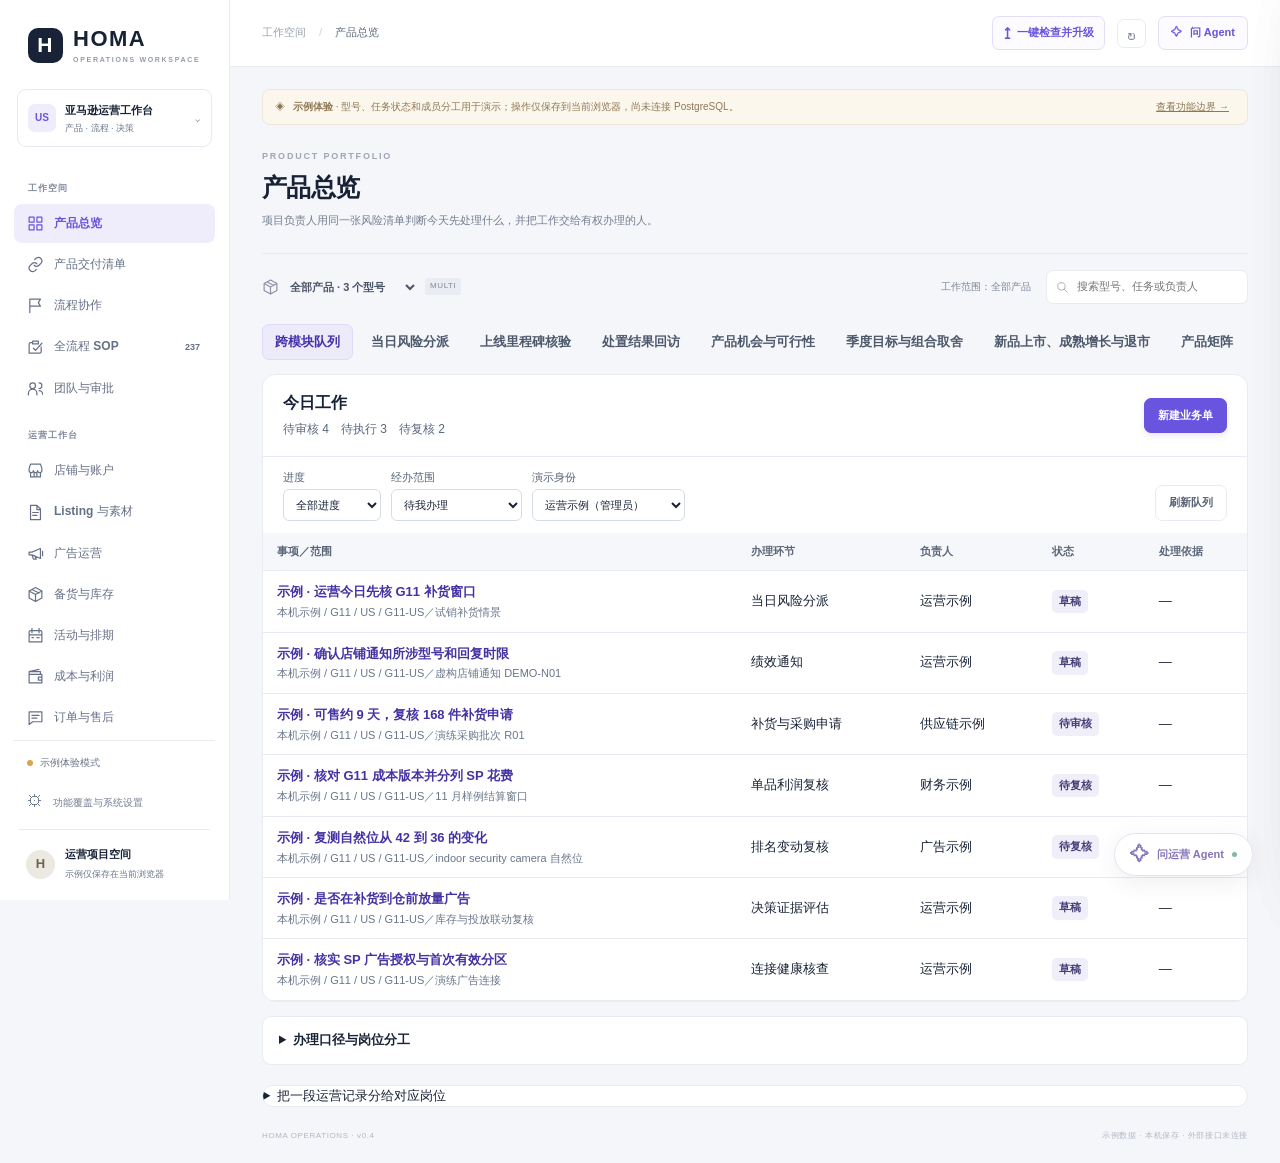
==== commit db88ac48: "Build role-based Amazon operations workbenches with verified workflows" ====
--- a/frontend/index.html
+++ b/frontend/index.html
@@ -7,6 +7,7 @@
  <link rel="stylesheet" href="analytics.css">
  <link rel="stylesheet" href="process.css">
  <link rel="stylesheet" href="approvals.css">
+ <link rel="stylesheet" href="workbench.css">
 </head>
 <body>
  <aside class="sidebar" id="sidebar">
@@ -24,6 +25,7 @@
    <div id="modeBanner" class="mode-banner" role="status"></div>
    <div class="page-heading"><div><div class="eyebrow" id="eyebrow">PRODUCT PORTFOLIO</div><h1 id="pageTitle">每个产品，每一步都有着落。</h1><p id="pageDescription">以产品型号为主线，连接店铺、页面、广告、供应链与协作。</p></div><div id="pageActions" class="page-actions"></div></div>
    <div class="scopebar"><div class="product-scope"><span id="productScopeIcon"></span><select id="productSelect" aria-label="选择产品"></select><span class="market-badge" id="marketBadge">US</span></div><div class="scope-right"><span class="scope-caption" id="scopeCaption">工作范围：全部产品</span><label class="searchbox"><span id="searchIcon"></span><input id="searchInput" type="search" placeholder="搜索型号、任务或负责人" aria-label="搜索当前页面"></label></div></div>
+   <div id="workbenchRoot"></div>
    <div id="viewRoot" aria-live="polite"><div class="loading-state">正在加载运营工作台…</div></div>
    <footer><span>HOMA OPERATIONS · v0.4</span><span id="footerStatus">任务和数据均标注来源</span></footer>
   </main>
@@ -39,5 +41,7 @@
  <script src="analytics.js" defer></script>
  <script src="process.js" defer></script>
  <script src="approvals.js" defer></script>
+ <script src="workbench-triage.js" defer></script>
+ <script src="workbench.js" defer></script>
 </body>
 </html>
--- a/frontend/workbench.css
+++ b/frontend/workbench.css
@@ -0,0 +1,71 @@
+#workbenchRoot{min-width:0}
+#viewRoot[hidden],#pageActions[hidden]{display:none!important}
+.wb-nav{display:flex;gap:5px;flex-wrap:wrap;margin:0 0 14px}
+.wb-tab{appearance:none;background:transparent;color:#4d586b;border:1px solid transparent;border-radius:7px;padding:7px 12px;font-weight:600}
+.wb-tab:hover,.wb-tab.selected{background:#edeafa;border-color:#dfd9fa;color:#4432aa}
+.wb-queue{margin:0 0 14px;overflow:hidden}
+.wb-queue>header{display:flex;align-items:center;justify-content:space-between;gap:12px;padding:17px 20px;border-bottom:1px solid var(--line)}
+.wb-queue h2{font-size:16px;line-height:1.4;margin:0}
+.wb-queue header p,.wb-guide p,.wb-context{font-size:12px;margin:5px 0 0;color:#59677d}
+.wb-toolbar{display:flex;align-items:flex-end;gap:10px;flex-wrap:wrap;padding:12px 20px}
+.wb-toolbar label{display:grid;gap:2px;font-size:11px;color:#566376}
+.wb-toolbar select{min-height:32px;border:1px solid #d6dce5;border-radius:6px;background:white;padding:3px 24px 3px 8px;color:var(--ink)}
+.wb-toolbar .btn{margin-left:auto}
+.wb-empty{margin:0;padding:26px 20px;border-top:1px solid var(--line);color:#5b687b}
+.wb-table-wrap{overflow:auto}
+.wb-table{width:100%;border-collapse:collapse;text-align:left}
+.wb-table th{background:#f6f7fa;color:#5b6678;font-size:11px;font-weight:600;white-space:nowrap}
+.wb-table th,.wb-table td{padding:10px 14px;border-bottom:1px solid var(--line)}
+.wb-table td:first-child{min-width:145px}
+.wb-table small{display:block;font-size:11px;color:#68768a}
+.wb-link,.wb-signal{background:none;border:none;text-align:left;color:#4433a3}
+.wb-link{font-weight:650;font-size:13px;cursor:pointer;padding:1px 0}
+.wb-signal{display:grid;grid-template-columns:1fr 2fr;gap:14px;padding:10px 20px;width:100%;border-bottom:1px solid var(--line)}
+.wb-signal span{color:#58677c}
+.wb-state{display:inline-block;font-size:11px;font-weight:600;padding:3px 7px;color:#423d76;background:#f0eef9;border-radius:5px;white-space:nowrap}
+.wb-guide{margin:10px 0 20px;padding:13px 16px;background:#fff;border-radius:9px;border:1px solid var(--line)}
+.wb-guide summary,.wb-history summary{cursor:pointer;font-weight:600}
+.wb-dialog{box-sizing:border-box;border:1px solid #dae0e9;border-radius:14px;display:none;padding:0;width:min(730px,96vw);max-height:90vh;box-shadow:0 18px 50px #18223644;color:var(--ink);background:white}
+.wb-dialog[open]{display:flex;flex-direction:column}
+.wb-dialog::backdrop{background:#17213670}
+.wb-dialog-head,.wb-dialog footer{flex:0 0 auto;display:flex;align-items:center;justify-content:space-between;gap:8px;padding:12px 18px;background:white}
+.wb-dialog-head{border-bottom:1px solid var(--line)}
+.wb-dialog h2,.wb-dialog h3{margin:0}
+.wb-dialog h2{font-size:19px}
+.wb-dialog h3{font-size:15px;margin:16px 0 9px}
+.wb-dialog-head small,.wb-stamp,.wb-form-grid small{color:#626f83}
+.wb-dialog form{display:flex;flex-direction:column;min-height:0}
+.wb-dialog-body{overflow:auto;overscroll-behavior:contain;padding:14px 18px}
+.wb-dialog footer{border-top:1px solid var(--line);flex-wrap:wrap;justify-content:flex-end}
+#wbMessage{margin-right:auto;color:#514a74;font-size:12px}
+.wb-stamp{display:flex;flex-wrap:wrap;gap:12px;align-items:center;margin-bottom:14px}
+.wb-form-grid{display:grid;grid-template-columns:repeat(2,minmax(0,1fr));gap:10px 14px}
+.wb-form-grid .field{margin:0;font-size:12px}
+.wb-form-grid small{font-size:11px;line-height:1.35;font-weight:400}
+.wb-wide{grid-column:1/-1}
+.wb-form-grid textarea{min-height:58px}
+.wb-assist,.wb-history{border-top:1px solid var(--line);margin-top:15px;padding-top:13px}
+.wb-assist p,.wb-history p{margin:5px 0}
+.wb-assist #wbAssistResult:not(:empty){margin-top:8px;background:#f3f1fa;padding:10px;border-radius:6px}
+@media(max-width:640px){.wb-nav{gap:3px}.wb-tab{padding:6px 8px}.wb-form-grid{grid-template-columns:1fr}.wb-dialog{width:98vw;max-height:94vh}.wb-queue>header,.wb-toolbar{padding:10px}.wb-signal{grid-template-columns:1fr}.wb-toolbar .btn{margin-left:0}.wb-dialog-body{padding:10px}.wb-dialog footer{padding:9px}.wb-table th,.wb-table td{padding:8px}}
+.wb-follow,.wb-links{margin:14px 0;padding-top:12px;border-top:1px solid var(--line)}
+.wb-follow summary{cursor:pointer;font-weight:600}
+.wb-follow .wb-form-grid{margin:10px 0}
+#wbAssistResult p{white-space:pre-line;overflow-wrap:anywhere}
+.wb-source,.wb-conflict{margin:0 0 12px;padding:10px 12px;background:#f5f5fa;border-radius:7px}
+.wb-source p{white-space:pre-wrap;overflow-wrap:anywhere}
+.wb-conflict textarea{width:100%;margin:6px 0;font-size:12px}
+.wb-cal-head,.wb-cal-options{display:flex;gap:10px;flex-wrap:wrap;align-items:center;justify-content:space-between}
+.wb-cal-options{padding:6px 16px 12px}
+.wb-cal-options .head-actions{display:flex;align-items:center;gap:6px}
+.wb-cal-scroll{overflow:auto;outline-offset:-3px}
+.wb-cal-scroll .wb-cal-grid{min-width:calc(100% * var(--wb-cal-zoom));grid-template-columns:repeat(7,minmax(0,1fr))}
+.wb-cal-grid .calendar-day{min-height:calc(95px * var(--wb-cal-zoom))}
+.wb-cal-grid .calendar-event{font-size:calc(11px * var(--wb-cal-zoom))}
+.wb-cal-day{border:0;border-radius:4px;background:#f1f2f7;cursor:pointer}
+.wb-cal-agenda,.wb-cal-daily{padding:10px 16px}
+.wb-cal-agenda>div{display:grid;grid-template-columns:minmax(76px,1fr) 3fr auto;gap:8px;padding:6px 0;border-top:1px solid var(--line);align-items:center}
+.wb-cal-agenda .calendar-event,.wb-cal-daily .calendar-event{font-size:12px;white-space:normal}
+@media(max-width:640px){.wb-cal-grid .calendar-day{padding:2px;min-height:calc(66px * var(--wb-cal-zoom))}.wb-cal-grid .calendar-event{padding:2px;font-size:calc(9px * var(--wb-cal-zoom))}.wb-cal-options{padding:4px 8px}.wb-cal-agenda>div{grid-template-columns:95px minmax(0,1fr)}.wb-cal-agenda>div>span{display:none}}
+
+.wb-dialog [hidden]{display:none!important}
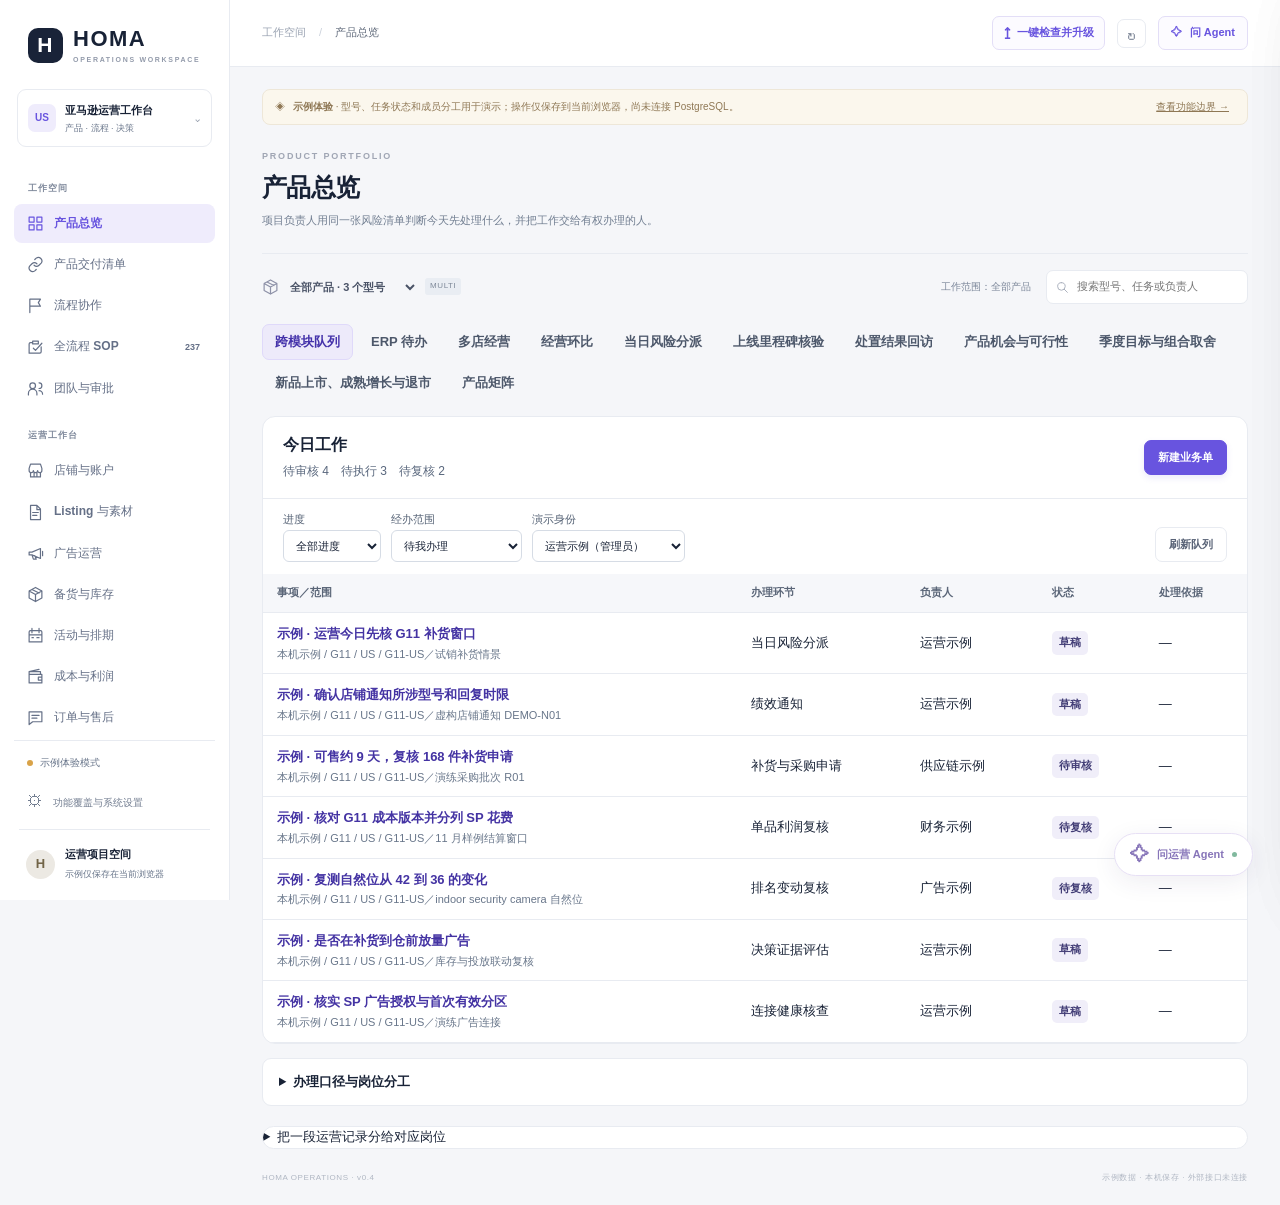
==== commit 950bbc79: "Implement ERP order, purchasing, warehouse and settlement workflows" ====
--- a/frontend/index.html
+++ b/frontend/index.html
@@ -8,6 +8,9 @@
  <link rel="stylesheet" href="process.css">
  <link rel="stylesheet" href="approvals.css">
  <link rel="stylesheet" href="workbench.css">
+ <link rel="stylesheet" href="erp-refunds.css">
+ <link rel="stylesheet" href="erp-receiving.css">
+ <link rel="stylesheet" href="erp-payables.css">
 </head>
 <body>
  <aside class="sidebar" id="sidebar">
@@ -42,6 +45,18 @@
  <script src="process.js" defer></script>
  <script src="approvals.js" defer></script>
  <script src="workbench-triage.js" defer></script>
+ <script src="erp-procurement.js" defer></script>
+ <script src="erp-receiving.js" defer></script>
+ <script src="erp-payables.js" defer></script>
+ <script src="erp-settlements.js" defer></script>
+ <script src="erp-fee-allocations.js" defer></script>
+ <script src="erp-stock.js" defer></script>
+ <script src="erp-fulfillment.js" defer></script>
+ <script src="erp-shop-sales.js" defer></script>
+ <script src="erp-queue.js" defer></script>
+ <script src="erp-search-terms.js" defer></script>
+ <script src="erp-comparison.js" defer></script>
+ <script src="erp-refunds.js" defer></script>
  <script src="workbench.js" defer></script>
 </body>
 </html>
--- a/frontend/erp-refunds.css
+++ b/frontend/erp-refunds.css
@@ -0,0 +1,21 @@
+.rfd-dialog .rfd-fields{display:grid;grid-template-columns:repeat(auto-fit,minmax(140px,1fr));gap:9px}
+.rfd-dialog .rfd-actions{display:flex;gap:7px;flex-wrap:wrap;margin:10px 0}
+.rfd-dialog .rfd-list{list-style:none;margin:10px 0;padding:0}
+.rfd-list li{display:flex;align-items:center;justify-content:space-between;gap:8px;border-bottom:1px solid var(--line);padding:9px 0}
+.rfd-list li div{display:grid;gap:3px;overflow-wrap:anywhere}
+.rfd-list small{color:var(--sub)}
+.rfd-dialog details{background:var(--bg);padding:10px;border-radius:8px}
+.rfd-dialog summary{cursor:pointer;margin-bottom:8px}
+.rfd-dialog .rfd-error{color:var(--red);overflow-wrap:anywhere}
+.rfd-error:empty{display:none}
+#erpStockDesk table{width:100%;border-collapse:collapse;font-variant-numeric:tabular-nums}
+#erpStockDesk th,#erpStockDesk td{padding:8px 12px;border-bottom:1px solid var(--line);text-align:right}
+#erpStockDesk th{background:var(--bg);font-size:12px;color:var(--sub)}
+#erpStockDesk th:first-child,#erpStockDesk td:first-child{text-align:left}
+#erpFbmDesk [data-fbm-package]{margin:8px 0;padding:12px 14px;background:var(--bg)}
+#erpFbmDesk [data-fbm-package]:focus{outline:2px solid var(--primary,#6260bc);outline-offset:2px}
+#erpFbmDesk .wb-dialog-body h3,#erpStockDesk .wb-dialog-body h3{font-size:17px;margin:15px 0 6px}
+#erpFbmDesk h4{margin:11px 0 5px}#erpFbmDesk [data-fbm-package] h4{margin:0 0 4px}
+#erpFbmDesk [data-fbm-package] p,#erpFbmDesk .wb-dialog-body p{margin:6px 0;line-height:1.6}
+#erpFbmDesk fieldset{border:1px solid var(--line);border-radius:8px;margin:10px 0;padding:12px}
+#erpFbmDesk legend{padding:0 6px}
--- a/frontend/erp-receiving.css
+++ b/frontend/erp-receiving.css
@@ -0,0 +1,39 @@
+.rx-workspace { min-width:0; margin-bottom:16px; color:var(--ink,#1c2540) }
+.rx-workspace [hidden] { display:none !important }
+.rx-top,.rx-section,.rx-feedback { background:#fff; border:1px solid var(--line,#dce2eb); border-radius:12px; margin:0 0 12px }
+.rx-top { padding:16px 20px }
+.rx-head,.rx-row,.rx-actions { display:flex; flex-wrap:wrap; gap:10px; align-items:center }
+.rx-head { justify-content:space-between; margin-bottom:12px }
+.rx-head h2,.rx-section h3 { margin:0; line-height:1.35; font-size:17px }
+.rx-meta,.rx-tip { color:#5a6576; font-size:12px; line-height:1.6 }
+.rx-tip { margin:5px 0 12px }
+.rx-fields,.rx-section form { display:grid; gap:12px }
+.rx-selectors { display:grid; grid-template-columns:repeat(auto-fit,minmax(min(100%,220px),1fr));gap:12px; align-items:end }
+.rx-workspace label { display:grid; gap:4px; color:#495569; font-size:12px; font-weight:550 }
+.rx-workspace input:not([type=checkbox]),.rx-workspace select,.rx-workspace textarea { width:100%; min-width:0; padding:8px 10px; min-height:35px; border:1px solid #cdd4e0; border-radius:6px; background:#fff; color:inherit; font:inherit }
+.rx-workspace input[readonly],.rx-workspace input:disabled { background:#f5f7fa }
+.rx-workspace :focus-visible { outline:2px solid #5146b2;outline-offset:2px }
+.rx-nav { display:flex; gap:5px; flex-wrap:wrap; margin:10px 0 }
+.rx-nav button { background:white;border:1px solid #dce2eb;border-radius:7px;padding:7px 12px;color:inherit;font:inherit;font-size:13px;cursor:pointer }
+.rx-nav button[aria-pressed=true] { background:#263657;color:white;border-color:#263657 }
+.rx-section { padding:16px 20px;overflow:hidden }
+.rx-section h3:not(:last-child) { margin-bottom:10px }
+.rx-table-wrap { width:100%;overflow:auto }
+.rx-table { width:100%;border-collapse:collapse;font-size:13px;text-align:left }
+.rx-table th,.rx-table td { padding:8px;border-bottom:1px solid #e4e8ef;vertical-align:middle }
+.rx-table th { color:#546174;white-space:nowrap;font-size:12px;font-weight:650;background:#f5f7fa }
+.rx-table input[type=number] { min-width:65px;max-width:100px }
+.rx-table input[name=sku] { min-width:130px }
+.rx-actions { justify-content:flex-start; margin-top:5px }
+.rx-people { display:flex;gap:8px 16px;flex-wrap:wrap;border:1px solid #dce2eb;padding:10px;border-radius:6px }
+.rx-people label { display:flex;align-items:center;gap:6px }
+.rx-people legend { font-size:12px;color:#546174;padding:0 5px }
+.rx-feedback { padding:10px 14px;background:#edf7f3;color:#155e46;border-color:#bdded0 }
+.rx-feedback[data-error=true] { background:#fff5f3;color:#913322;border-color:#ecc7bd }
+.rx-section details>summary { cursor:pointer;font-weight:600 }
+.rx-status { white-space:nowrap; font-weight:650 }
+.rx-ledger { font-variant-numeric:tabular-nums }
+@media(max-width:650px){.rx-section,.rx-top{padding:12px}.rx-table th,.rx-table td{padding:6px}.rx-nav{gap:4px}.rx-nav button{padding:6px 8px}}
+
+.rx-table tr[data-rx-scanned-line] { background:#eaf5ef;box-shadow:inset 3px 0 #26805c }
+.rx-table .rx-match-label { display:block;font-size:11px;color:#195a40;font-weight:650 }
--- a/frontend/erp-payables.css
+++ b/frontend/erp-payables.css
@@ -0,0 +1,18 @@
+.ap-dialog {width:min(920px,96vw)}
+.ap-dialog .ap-controls,.ap-dialog .ap-actions {display:flex;align-items:end;gap:8px;flex-wrap:wrap}
+.ap-actions {margin:12px 0}
+.ap-controls {justify-content:space-between;margin-bottom:12px}
+.ap-controls label {flex:1;min-width:min(240px,100%)}
+.ap-dialog h3 {margin:12px 0 5px;font-size:16px}
+.ap-note {color:#566579;line-height:1.6;margin:4px 0 10px;font-size:12px}
+.ap-dialog .ap-fields {display:grid;gap:10px;grid-template-columns:repeat(auto-fit,minmax(min(150px,100%),1fr))}
+.ap-money {display:flex;flex-wrap:wrap;gap:15px;margin:12px 0}
+.ap-money div {display:grid;gap:3px;border-left:3px solid #dcd9ed;padding-left:12px}
+.ap-money dt,.ap-money dd {margin:0}
+.ap-money dt {font-size:12px;color:#526078}
+.ap-money dd {font-size:20px;font-weight:650;font-variant-numeric:tabular-nums}
+.ap-dialog .wb-table th,.ap-dialog .wb-table td {padding:8px 10px}
+.ap-dialog .ap-message {padding:8px 11px;background:#eaf6f1;color:#19694e;border-radius:6px;line-height:1.45}
+.ap-dialog .ap-message[role=alert] {color:#8f3324;background:#fff0ea}
+.ap-dialog .ap-message[hidden] {display:none}
+.ap-dialog .ap-bill-link {color:var(--accent);font:inherit;font-weight:600;background:none;border:none;cursor:pointer;padding:4px 0;text-align:left}
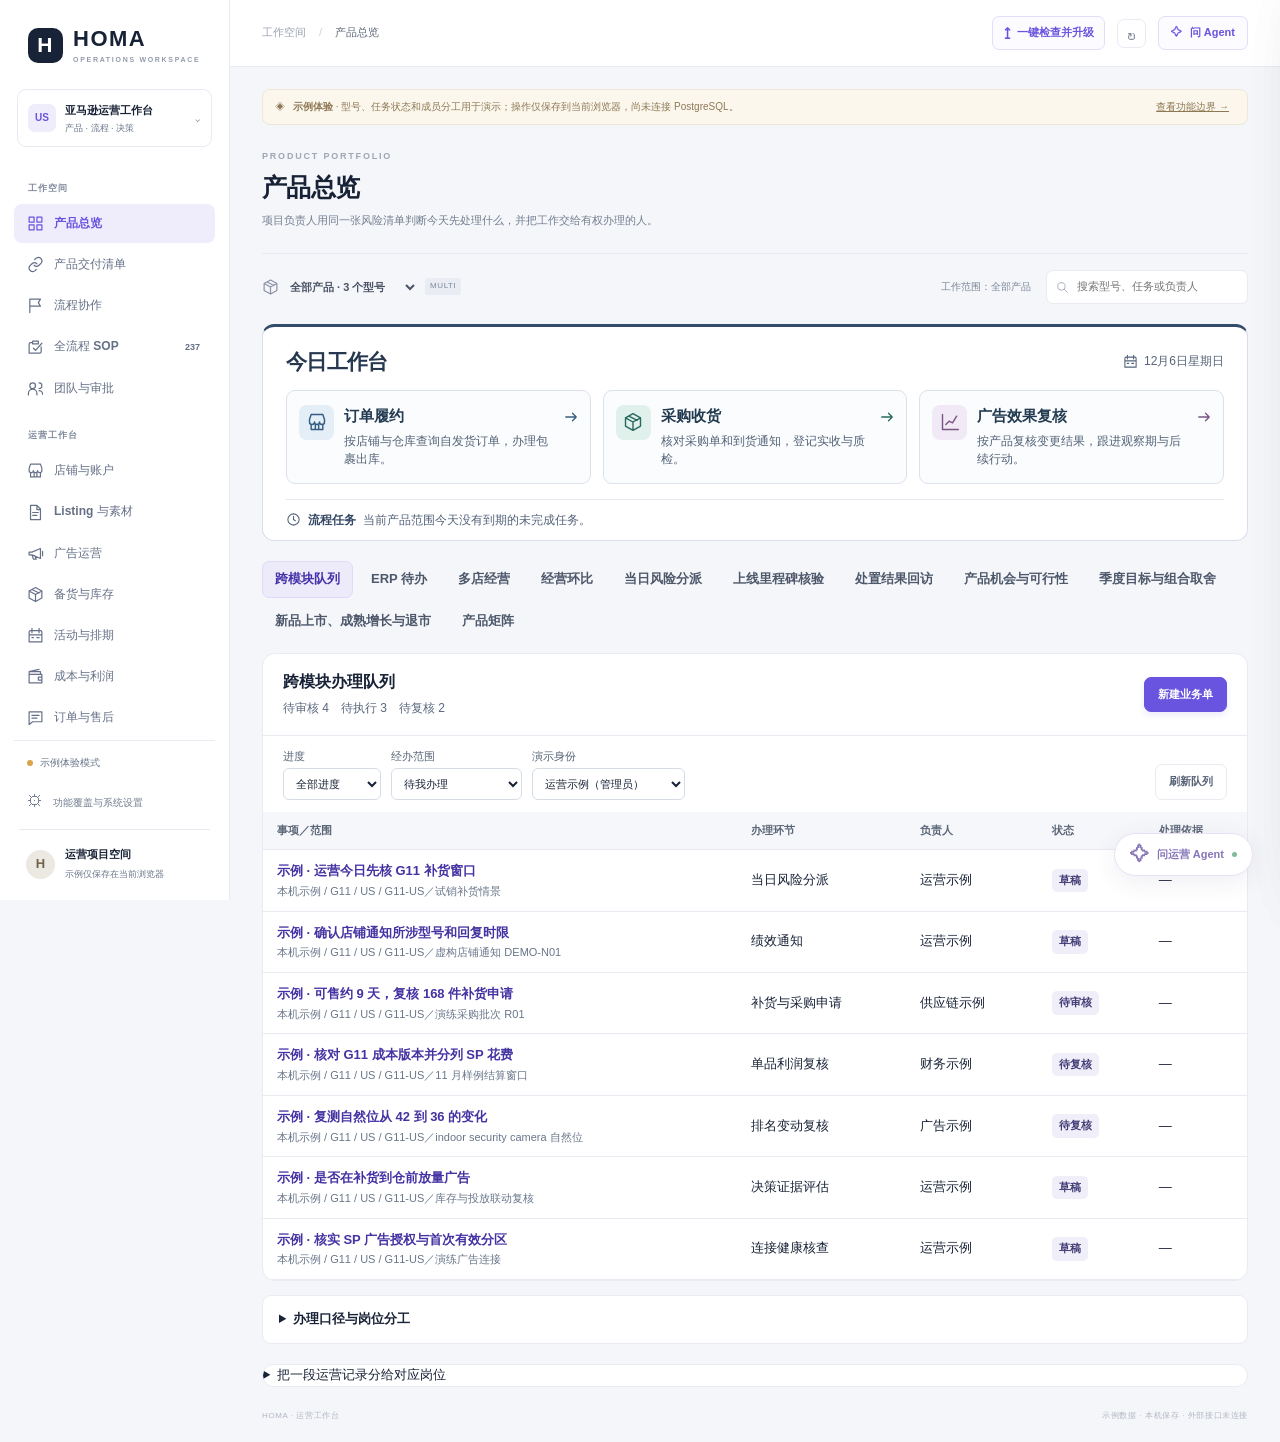
==== commit 31e3d672: "Surface daily operations and usable review training on the hosted workbench" ====
--- a/frontend/index.html
+++ b/frontend/index.html
@@ -30,7 +30,7 @@
    <div class="scopebar"><div class="product-scope"><span id="productScopeIcon"></span><select id="productSelect" aria-label="选择产品"></select><span class="market-badge" id="marketBadge">US</span></div><div class="scope-right"><span class="scope-caption" id="scopeCaption">工作范围：全部产品</span><label class="searchbox"><span id="searchIcon"></span><input id="searchInput" type="search" placeholder="搜索型号、任务或负责人" aria-label="搜索当前页面"></label></div></div>
    <div id="workbenchRoot"></div>
    <div id="viewRoot" aria-live="polite"><div class="loading-state">正在加载运营工作台…</div></div>
-   <footer><span>HOMA OPERATIONS · v0.4</span><span id="footerStatus">任务和数据均标注来源</span></footer>
+   <footer><span id="frontendBuild">HOMA · 运营工作台</span><span id="footerStatus">任务和数据均标注来源</span></footer>
   </main>
  </div>
  <button class="agent-fab" data-action="open-ai" aria-label="问当前页面的运营Agent"><span>✧</span><span>问运营 Agent</span><i></i></button>
@@ -55,6 +55,7 @@
  <script src="erp-shop-sales.js" defer></script>
  <script src="erp-queue.js" defer></script>
  <script src="erp-search-terms.js" defer></script>
+ <script src="ads-decision-review.js" defer></script>
  <script src="erp-comparison.js" defer></script>
  <script src="erp-refunds.js" defer></script>
  <script src="workbench.js" defer></script>
--- a/frontend/styles.css
+++ b/frontend/styles.css
@@ -17,3 +17,69 @@
 .version-upgrade{display:inline-flex;align-items:center;gap:6px;white-space:nowrap;border:1px solid #e3def7;border-radius:7px;background:#fcfbff;color:var(--accent);padding:7px 10px;font-size:11px;font-weight:600}.version-upgrade>span:first-child{font-size:15px;line-height:1}.upgrade-short-label{display:none}@media(max-width:720px){.topbar{flex-wrap:wrap;height:auto;min-height:57px;padding-top:10px;padding-bottom:10px;gap:9px}.top-actions{gap:7px;margin-left:auto;max-width:100%;flex-wrap:wrap;justify-content:flex-end}.saved-state:empty{display:none}.version-upgrade{padding:6px 8px;font-size:10px}.upgrade-full-label{display:none}.upgrade-short-label{display:inline}}
 /* One click starts the authorized update; the dialog only reports progress. */
 .upgrade-notice{display:flex;align-items:flex-start;gap:12px;border:1px solid #e5def3;border-radius:9px;padding:15px 16px;background:#f8f5fc;color:#8e75ab;margin-bottom:17px}.upgrade-status-mark{width:29px;height:29px;border-radius:8px;background:#eee5f8;color:#9b7bba;flex-shrink:0;display:grid;place-items:center;font-size:20px}.upgrade-notice strong{font-size:14px;font-weight:650;display:block}.upgrade-notice p{font-size:11px;line-height:1.9;color:#a18eb4;margin-top:5px}.upgrade-notice.succeeded,.upgrade-notice.up_to_date{border-color:#dceadf;background:#f2f8f3;color:#6b9a7c}.upgrade-notice.succeeded .upgrade-status-mark,.upgrade-notice.up_to_date .upgrade-status-mark{background:#e5f0e8;color:#7c9e87}.upgrade-notice.failed,.upgrade-notice.unavailable,.upgrade-notice.forbidden{border-color:#eedde1;background:#fff5f6;color:#b37d8e}.upgrade-notice.failed p,.upgrade-notice.unavailable p,.upgrade-notice.forbidden p{color:#b995a3}.upgrade-notice.reconnecting,.upgrade-notice.rolling_back{border-color:#efe4d1;background:#fffaf1;color:#b39a6b}.upgrade-meta{display:grid;grid-template-columns:1fr 1fr;gap:12px;border:1px solid #ece7f3;border-radius:8px;padding:13px 15px}.upgrade-meta>div{min-width:0}.upgrade-meta span{display:block;font-size:10px;color:#afa1bd;margin-bottom:5px}.upgrade-meta strong{font-size:12px;color:#91809e;font-weight:550;overflow-wrap:anywhere}.upgrade-last-check{grid-column:1/-1;border-top:1px solid #eee9f5;padding-top:10px}.upgrade-progress{list-style:none;padding:17px 0 0;display:grid;grid-template-columns:repeat(5,1fr);gap:5px;margin:0}.upgrade-progress li{display:flex;flex-direction:column;align-items:center;gap:7px;position:relative;font-size:9px;color:#b2a7bf;text-align:center;white-space:nowrap}.upgrade-progress li:before{content:'';position:absolute;top:12px;left:-50%;width:100%;height:1px;background:#eae3f2;z-index:0}.upgrade-progress li:first-child:before{display:none}.upgrade-progress li>span{height:25px;width:25px;display:grid;place-items:center;border:1px solid #e7def0;border-radius:50%;background:#faf8fd;color:#c0b0cf;font-size:10px;z-index:1}.upgrade-progress li.active{color:#9673b5}.upgrade-progress li.active>span{border-color:#b59bcf;background:#f0e7fa;color:#9975ba}.upgrade-progress li.complete{color:#87a491}.upgrade-progress li.complete>span{background:#edf6ef;border-color:#d4e5d9;color:#88a891}.upgrade-help{color:#b1a3bf;font-size:10px;line-height:1.9;margin-top:19px}#upgradeLoginActions:not(:empty){padding-top:17px}#upgradeLoginActions .btn{font-size:11px;min-height:33px}.upgrade-progress li.active>span{animation:upgrade-pulse 1.7s ease-in-out infinite}@keyframes upgrade-pulse{50%{box-shadow:0 0 0 4px #b49bd315}}@media(prefers-reduced-motion:reduce){.upgrade-progress li.active>span{animation:none}}@media(max-width:720px){#savedState{display:none}.top-agent{font-size:0;padding:5px;min-width:29px;justify-content:center}.top-agent>span{font-size:15px}.top-actions{gap:6px;flex-wrap:nowrap}.upgrade-short-label{font-size:9px}.version-upgrade{padding:6px}.upgrade-notice{padding:12px;gap:9px}.upgrade-notice strong{font-size:13px}.upgrade-notice p{font-size:10px}.upgrade-status-mark{width:25px;height:25px;font-size:17px}.upgrade-progress li{font-size:8px;gap:6px}.upgrade-meta{padding:11px 12px}.upgrade-meta strong{font-size:11px}}
+
+#erpReceivingRoot, #adsReviewRoot { scroll-margin-block-start: 70px; }
+.today-desk {
+  margin: 0 0 20px;
+  padding: 21px 23px 0;
+  border: 1px solid #d8deea;
+  border-top: 3px solid #344b6b;
+  border-radius: 12px;
+  background: #fff;
+  color: #24354f;
+}
+.today-desk-head, .today-desk-head time, .today-desk-due { display: flex; align-items: center; }
+.today-desk-head { justify-content: space-between; gap: 12px; margin-bottom: 15px; }
+.today-desk-head h2 { margin: 0; font-size: 21px; line-height: 1.3; letter-spacing: -.03em; color: #263850; }
+.today-desk-head time { gap: 6px; color: #55647a; font-size: 12px; }
+.today-desk-head time .icon, .today-desk-due .icon { width: 15px; height: 15px; flex-shrink: 0; }
+.today-desk-actions { display: grid; grid-template-columns: repeat(3,minmax(0,1fr)); gap: 12px; }
+.today-desk-action {
+  --desk-accent: #345d81;
+  --desk-tint: #e3eef6;
+  display: grid;
+  grid-template-columns: 35px minmax(0,1fr) 16px;
+  align-items: start;
+  gap: 10px;
+  min-width: 0;
+  min-height: 88px;
+  padding: 14px 12px;
+  text-align: left;
+  font: inherit;
+  border: 1px solid #dbe2ec;
+  border-radius: 9px;
+  background: #fbfcfe;
+  cursor: pointer;
+}
+.today-desk-inventory { --desk-accent: #28695d; --desk-tint: #e0f1ec; }
+.today-desk-ads { --desk-accent: #795584; --desk-tint: #f1e9f5; }
+.today-desk-action:hover { border-color: var(--desk-accent); background: #fff; }
+.today-desk-action:focus-visible, .today-desk-task:focus-visible { outline: 3px solid #346aa4; outline-offset: 3px; }
+.today-desk-icon { display: grid; place-items: center; width: 35px; height: 35px; border-radius: 8px; color: var(--desk-accent); background: var(--desk-tint); }
+.today-desk-icon .icon { width: 20px; height: 20px; }
+.today-desk-copy { display: grid; gap: 5px; }
+.today-desk-copy strong { color: #233b50; font-size: 15px; line-height: 1.45; }
+.today-desk-copy > span { color: #516276; font-size: 12px; line-height: 1.55; }
+.today-desk-arrow { width: 16px; height: 16px; margin-top: 3px; color: var(--desk-accent); }
+.today-desk-due { flex-wrap: wrap; gap: 7px; border-top: 1px solid #e6eaf0; margin-top: 15px; padding: 11px 0; color: #526279; font-size: 12px; line-height: 1.5; }
+.today-desk-due strong { color: #344765; }
+.today-desk-due summary { color: #315990; cursor: pointer; }
+.today-desk-due ul { margin: 5px 0 0; padding-inline-start: 17px; }
+.today-desk-task { padding: 0 2px; border: 0; border-radius: 2px; background: transparent; color: #315990; font: inherit; text-align: left; text-decoration: underline; cursor: pointer; }
+@media (max-width: 980px) {
+  .today-desk-action { grid-template-columns: 30px minmax(0,1fr); }
+  .today-desk-icon { width: 30px; height: 30px; }
+  .today-desk-arrow { display: none; }
+}
+@media (max-width: 720px) {
+  .today-desk { padding: 14px 13px 0; margin-bottom: 15px; }
+  .today-desk-head { margin-bottom: 11px; }
+  .today-desk-head h2 { font-size: 19px; }
+  .today-desk-head time { font-size: 11px; }
+  .today-desk-actions { grid-template-columns: 1fr; gap: 7px; }
+  .today-desk-action { grid-template-columns: 34px minmax(0,1fr) 16px; gap: 9px; align-items: center; min-height: 54px; padding: 7px 10px; }
+  .today-desk-copy { gap: 1px; }
+  .today-desk-copy strong { font-size: 14px; }
+  .today-desk-arrow { display: block; margin-top: 0; }
+  .today-desk-due { margin-top: 10px; }
+}
--- a/frontend/workbench.css
+++ b/frontend/workbench.css
@@ -69,3 +69,65 @@
 @media(max-width:640px){.wb-cal-grid .calendar-day{padding:2px;min-height:calc(66px * var(--wb-cal-zoom))}.wb-cal-grid .calendar-event{padding:2px;font-size:calc(9px * var(--wb-cal-zoom))}.wb-cal-options{padding:4px 8px}.wb-cal-agenda>div{grid-template-columns:95px minmax(0,1fr)}.wb-cal-agenda>div>span{display:none}}
 
 .wb-dialog [hidden]{display:none!important}
+
+/* Keep the case queue and its review panel on the same verification tab. */
+#workbenchRoot:has(>#adsReviewRoot){display:flex;flex-direction:column}
+#workbenchRoot:has(>#adsReviewRoot)>.wb-content{display:contents}
+#workbenchRoot:has(>#adsReviewRoot)>.wb-content>*{order:2}
+#workbenchRoot:has(>#adsReviewRoot)>.wb-content>.wb-nav{order:0}
+#adsReviewRoot{order:1;min-width:0}
+.ar-panel .ar-tabs,.ar-head,.ar-actions,.ar-checks{display:flex;align-items:center;gap:8px;flex-wrap:wrap}
+.ar-panel .ar-tabs{padding:12px 20px;border-bottom:1px solid var(--line)}
+.ar-panel .ar-detail,.ar-panel .ar-blank{padding:14px 20px}
+.ar-panel .ar-head{justify-content:space-between}
+.ar-panel h3{margin:12px 0;font-size:15px}
+.ar-panel .ar-note,.ar-panel .ar-message{padding:10px 14px;border-left:3px solid #7c77ad;background:#f4f3fa;color:#3f405c}
+.ar-panel .ar-message{margin:12px 20px 0}
+.ar-panel .ar-error{border-color:#b85236;background:#fff5ef;color:#873b27}
+.ar-panel .ar-actions{padding:8px 0}
+.ar-panel .ar-back{margin-bottom:6px}
+.ar-facts{display:grid;grid-template-columns:repeat(auto-fit,minmax(min(210px,100%),1fr));gap:12px 20px;margin:14px 0}
+.ar-facts>div{min-width:0}
+.ar-facts dt{font-size:12px;color:#5a6475}
+.ar-facts dd{margin:3px 0;overflow-wrap:anywhere;white-space:pre-line}
+.ar-history{margin:10px 0;border-top:1px solid var(--line);padding:11px 0 0}
+.ar-history summary{cursor:pointer;font-weight:600}
+.ar-history li{margin:8px 0}
+.ar-history li>p{margin:4px 0}
+.ar-form{max-width:780px}
+.ar-form fieldset{display:grid;gap:11px;border:0;margin:0;padding:0;min-width:0}
+.ar-form label{display:grid;gap:4px;color:#41495a;font-size:13px}
+.ar-form :is(input,select,textarea){width:100%;min-width:0;padding:7px 9px;border:1px solid #c7ced9;border-radius:6px;background:white;color:var(--ink);font:inherit}
+.ar-form textarea{resize:vertical}
+.ar-form .ar-grid{display:grid;grid-template-columns:repeat(auto-fit,minmax(min(180px,100%),1fr));gap:10px}
+.ar-form .ar-checkbox,.ar-form .ar-checks label{display:flex;align-items:center;gap:6px}
+.ar-form input[type=checkbox]{width:16px;height:16px}
+.ar-form [hidden]{display:none!important}
+@media(max-width:600px){.ar-panel .ar-detail,.ar-panel .ar-blank,.ar-panel .ar-tabs{padding:12px}.ar-panel .ar-message{margin:8px 12px 0}}
+.ar-rollups{display:grid;grid-template-columns:repeat(4,minmax(0,1fr));gap:12px;margin:14px 0 18px}
+.ar-rollups>div{border-left:2px solid var(--line);padding-left:10px}
+.ar-rollups dt,.ar-rollups small{color:#566376;font-size:12px}
+.ar-rollups dd{margin:4px 0;font-size:20px;font-weight:650}
+.ar-period .btn{margin-left:0}
+.ar-prior{border:1px solid var(--line);border-radius:8px;padding:0 12px 10px;margin:14px 0}
+.ar-prior p{margin:7px 0}
+.ar-choice{display:inline-flex;align-items:center;gap:6px;margin:8px}
+
+@media(max-width:1000px){.ar-rollups{grid-template-columns:repeat(2,minmax(0,1fr))}}
+@media(max-width:450px){.ar-rollups{grid-template-columns:1fr}}
+.ar-period input[type=date]{padding:5px 7px;border:1px solid #c7ced9;border-radius:6px;min-height:32px;color:var(--ink);font:inherit}
+
+.ar-training-dialog{
+  width:min(1180px,calc(100% - 28px));height:min(900px,calc(100dvh - 28px));
+  max-width:100%;max-height:100dvh;margin:auto;padding:0;border:1px solid var(--line);
+  border-radius:12px;background:var(--surface);color:var(--ink);overflow:hidden
+}
+.ar-training-dialog[open]{display:flex;flex-direction:column}
+.ar-training-dialog::backdrop{background:rgb(18 28 44 / .55)}
+.ar-training-dialog>header{display:flex;align-items:center;justify-content:space-between;gap:12px;
+  padding:10px 16px;border-bottom:1px solid var(--line)}
+.ar-training-dialog h2{font-size:16px;margin:0}
+.ar-training-dialog iframe{width:100%;min-height:0;flex:1;border:0}
+@media(max-width:600px){
+  .ar-training-dialog{width:100%;height:100dvh;border:0;border-radius:0}
+}
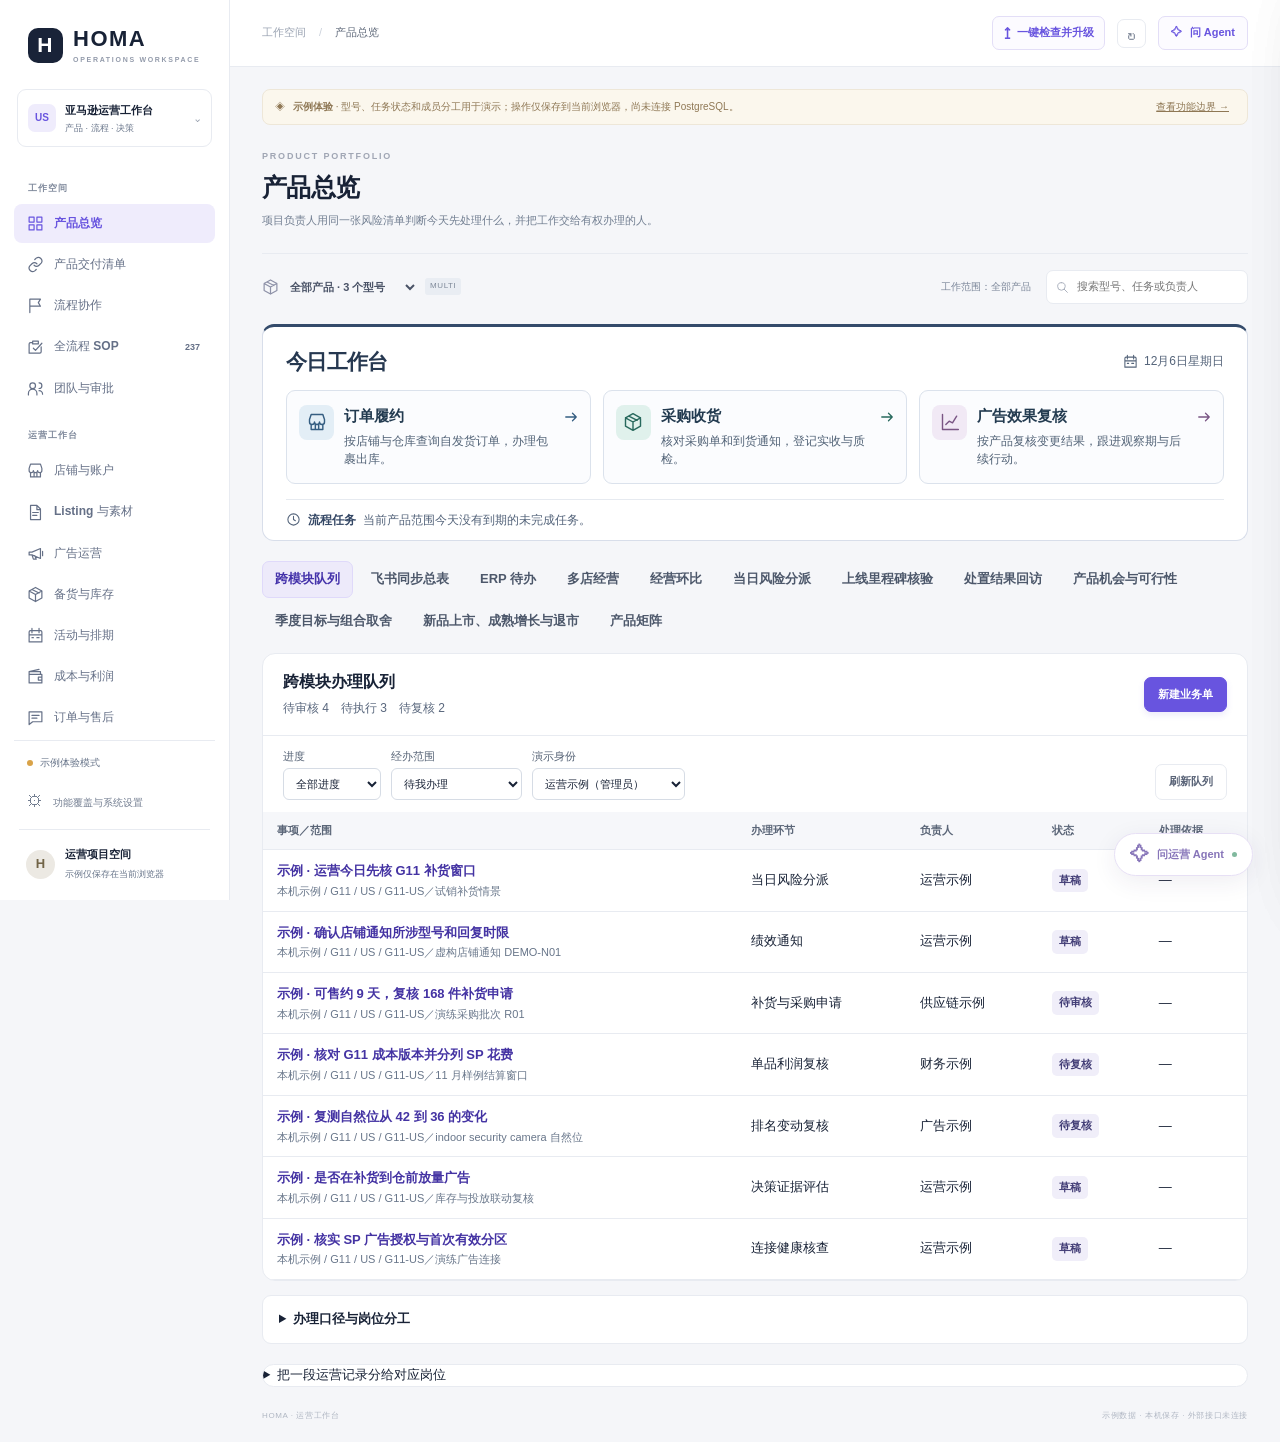
==== commit b050de16: "Connect operator notes, calendar, purchasing and Feishu to a persistent workspace" ====
--- a/frontend/index.html
+++ b/frontend/index.html
@@ -3,6 +3,7 @@
 <head>
  <meta charset="UTF-8"><meta name="viewport" content="width=device-width, initial-scale=1">
  <meta name="theme-color" content="#151e32"><title>HOMA · 亚马逊运营工作台</title>
+ <link rel="manifest" href="/api/workspace-app/manifest.webmanifest">
  <link rel="stylesheet" href="styles.css">
  <link rel="stylesheet" href="analytics.css">
  <link rel="stylesheet" href="process.css">
@@ -17,7 +18,7 @@
   <a class="brand" href="#overview" data-action="navigate" data-view="overview"><span class="brand-mark">H</span><span>HOMA<small>OPERATIONS WORKSPACE</small></span></a>
   <div class="workspace-switch"><span class="workspace-avatar">US</span><span><strong>亚马逊运营工作台</strong><small>产品 · 流程 · 决策</small></span><span class="muted">⌄</span></div>
   <nav id="navigation" aria-label="主导航"></nav>
-  <div class="sidebar-bottom"><div id="connectionBadge" class="connection"><i></i>正在连接</div><button class="sidebar-settings" data-action="navigate" data-view="settings"><span>⚙</span> 功能覆盖与系统设置</button><div class="user-line"><span class="user-avatar">H</span><div><strong>运营项目空间</strong><small id="storageLabel">正在读取数据…</small></div></div></div>
+  <div class="sidebar-bottom"><div id="connectionBadge" class="connection"><i></i>正在连接</div><button type="button" class="sidebar-settings" id="workspaceInstallButton" hidden>安装桌面应用</button><button class="sidebar-settings" data-action="navigate" data-view="settings"><span>⚙</span> 功能覆盖与系统设置</button><div class="user-line"><span class="user-avatar">H</span><div><strong>运营项目空间</strong><small id="storageLabel">正在读取数据…</small></div></div></div>
  </aside>
  <div class="main-shell">
   <header class="topbar">
@@ -40,11 +41,13 @@
  <dialog id="modal"><div id="modalContent"></div></dialog>
  <div id="toast" class="toast" role="status"></div>
  <script src="deliverables.js" defer></script>
+ <script src="workspace-install.js" defer></script>
  <script src="app.js" defer></script>
  <script src="analytics.js" defer></script>
  <script src="process.js" defer></script>
  <script src="approvals.js" defer></script>
  <script src="workbench-triage.js" defer></script>
+ <script src="erp-contract-pricing.js" defer></script>
  <script src="erp-procurement.js" defer></script>
  <script src="erp-receiving.js" defer></script>
  <script src="erp-payables.js" defer></script>
@@ -58,6 +61,7 @@
  <script src="ads-decision-review.js" defer></script>
  <script src="erp-comparison.js" defer></script>
  <script src="erp-refunds.js" defer></script>
+ <script src="workbench-feishu.js" defer></script>
  <script src="workbench.js" defer></script>
 </body>
 </html>
--- a/frontend/workbench.css
+++ b/frontend/workbench.css
@@ -131,3 +131,5 @@
 @media(max-width:600px){
   .ar-training-dialog{width:100%;height:100dvh;border:0;border-radius:0}
 }
+
+.calendar-event.work-focus{background:#f9eed3;color:#694514;font-weight:650}
